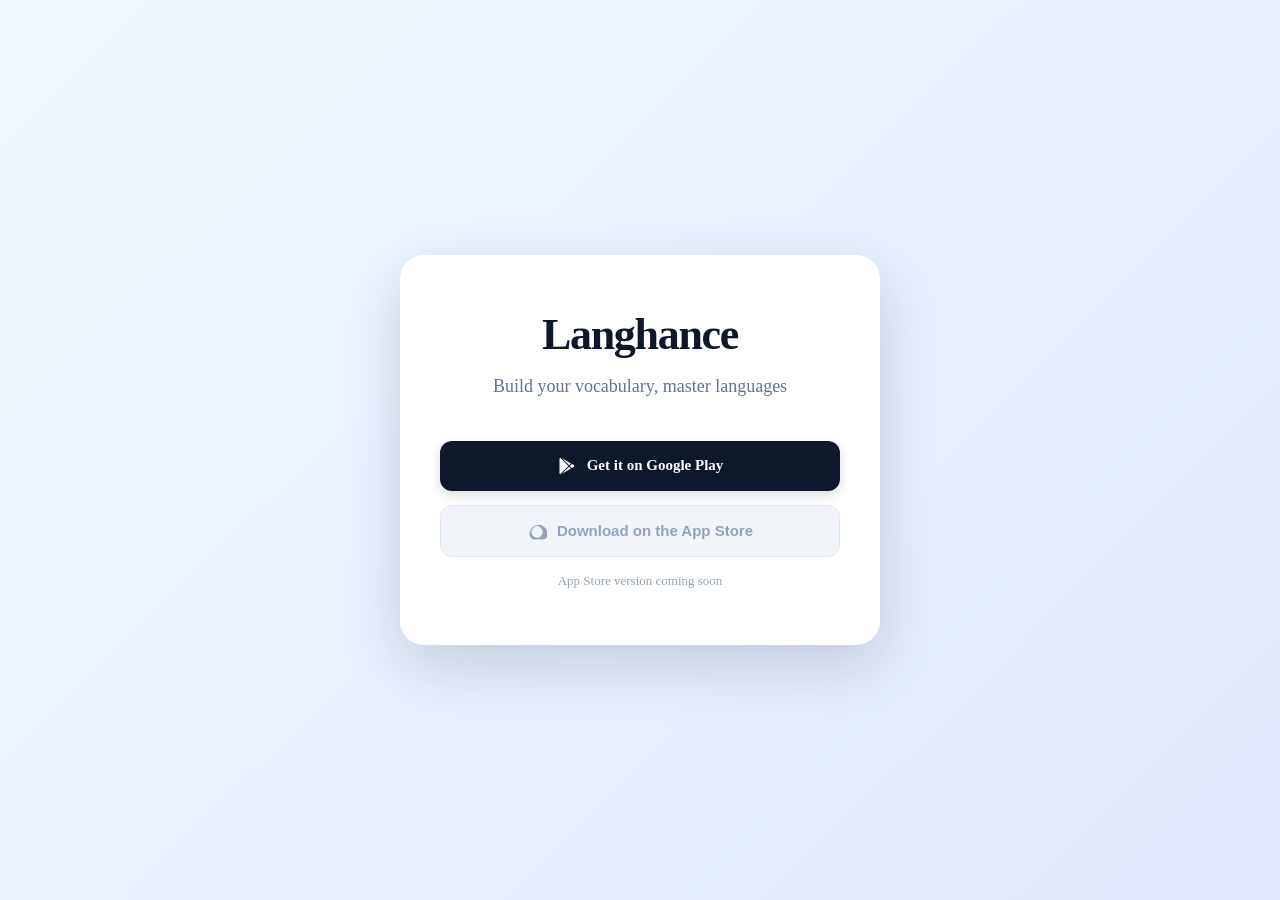
==== index.html @ fb3225ff "Deploy dist" ====
<!DOCTYPE html><!--i017TH3bWWYyK6LmSf_ao--><html lang="en"><head><meta charSet="utf-8"/><meta name="viewport" content="width=device-width, initial-scale=1"/><link rel="stylesheet" href="/_next/static/chunks/7018398865f9c31d.css" data-precedence="next"/><link rel="preload" as="script" fetchPriority="low" href="/_next/static/chunks/465f799faf41e6df.js"/><script src="/_next/static/chunks/806bdb8e4a6a9b95.js" async=""></script><script src="/_next/static/chunks/dde2c8e6322d1671.js" async=""></script><script src="/_next/static/chunks/398d03c95279f80a.js" async=""></script><script src="/_next/static/chunks/turbopack-367406d2568ebcc0.js" async=""></script><script src="/_next/static/chunks/ff1a16fafef87110.js" async=""></script><script src="/_next/static/chunks/d2be314c3ece3fbe.js" async=""></script><script src="/_next/static/chunks/a6dad97d9634a72d.js" noModule=""></script></head><body><div hidden=""><!--$--><!--/$--></div><div style="min-height:100vh;display:flex;align-items:center;justify-content:center;background:linear-gradient(135deg, #f0f9ff 0%, #e0e7ff 100%);padding:2rem 1rem;position:relative"><div style="text-align:center;max-width:480px;width:100%;background-color:#ffffff;border-radius:24px;padding:3.5rem 2.5rem;box-shadow:0 20px 60px rgba(0, 0, 0, 0.15);position:relative;z-index:1"><div style="margin-bottom:2.5rem"><h1 style="font-size:2.75rem;font-weight:700;color:#0f172a;margin:0 0 0.75rem 0;letter-spacing:-0.03em;line-height:1.1">Langhance</h1><p style="font-size:1.125rem;color:#64748b;margin:0;font-weight:400;line-height:1.6">Build your vocabulary, master languages</p></div><div style="display:flex;flex-direction:column;gap:0.875rem;align-items:stretch;margin-bottom:1rem"><a href="https://play.google.com/store/apps/details?id=com.langhance.app" target="_blank" rel="noopener noreferrer" style="display:flex;align-items:center;justify-content:center;gap:0.625rem;padding:0.9375rem 1.5rem;background-color:#0f172a;color:#ffffff;text-decoration:none;border-radius:12px;font-size:0.9375rem;font-weight:600;transition:all 0.2s ease;cursor:pointer;border:none;box-shadow:0 4px 12px rgba(15, 23, 42, 0.15)"><svg width="20" height="20" viewBox="0 0 24 24" fill="none" xmlns="http://www.w3.org/2000/svg" style="flex-shrink:0"><path d="M3 20.5V3.5C3 2.91 3.34 2.39 3.84 2.15L13.69 12L3.84 21.85C3.34 21.6 3 21.09 3 20.5ZM16.81 15.12L6.05 21.34L14.54 12.85L16.81 15.12ZM20.16 10.81C20.5 11.08 20.75 11.5 20.75 12C20.75 12.5 20.53 12.9 20.18 13.18L17.89 14.5L15.39 12L17.89 9.5L20.16 10.81ZM6.05 2.66L16.81 8.88L14.54 11.15L6.05 2.66Z" fill="currentColor"></path></svg><span>Get it on Google Play</span></a><button disabled="" style="display:flex;align-items:center;justify-content:center;gap:0.625rem;padding:0.9375rem 1.5rem;background-color:#f1f5f9;color:#94a3b8;text-decoration:none;border-radius:12px;font-size:0.9375rem;font-weight:600;cursor:not-allowed;border:1px solid #e2e8f0;box-shadow:none" aria-label="App Store - Coming soon"><svg width="20" height="20" viewBox="0 0 24 24" fill="none" xmlns="http://www.w3.org/2000/svg" style="flex-shrink:0"><path d="M17.05 20.28C12.5 22.79 7.5 22.79 4.95 20.28C4.4 19.84 4 19.3 3.7 18.7C2.55 16.17 2.8 12.72 4.95 9.67C5.15 9.37 5.4 9.07 5.65 8.77C7.2 6.86 9.35 5.5 11.7 4.8C11.85 4.76 12 4.73 12.15 4.7C12.3 4.67 12.45 4.65 12.6 4.63C13.05 4.57 13.5 4.55 13.95 4.55C14.4 4.55 14.85 4.57 15.3 4.63C15.45 4.65 15.6 4.67 15.75 4.7C15.9 4.73 16.05 4.76 16.2 4.8C18.55 5.5 20.7 6.86 22.25 8.77C22.5 9.07 22.75 9.37 22.95 9.67C25.1 12.72 25.35 16.17 24.2 18.7C23.9 19.3 23.5 19.84 22.95 20.28C20.4 22.79 15.4 22.79 10.85 20.28H17.05ZM12.03 5.8C10.1 6.35 8.4 7.4 7.1 8.85C5.15 11.1 4.95 13.7 5.9 15.85C6.85 18 8.85 19.5 11.2 19.95C11.35 19.98 11.5 20 11.65 20.02C11.8 20.04 11.95 20.05 12.1 20.05C12.25 20.05 12.4 20.04 12.55 20.02C12.7 20 12.85 19.98 13 19.95C15.35 19.5 17.35 18 18.3 15.85C19.25 13.7 19.05 11.1 17.1 8.85C15.8 7.4 14.1 6.35 12.17 5.8H12.03Z" fill="currentColor"></path></svg><span>Download on the App Store</span></button></div><p style="font-size:0.8125rem;color:#94a3b8;margin:0.75rem 0 0 0;font-weight:400">App Store version coming soon</p></div></div><!--$--><!--/$--><script src="/_next/static/chunks/465f799faf41e6df.js" id="_R_" async=""></script><script>(self.__next_f=self.__next_f||[]).push([0])</script><script>self.__next_f.push([1,"1:\"$Sreact.fragment\"\n2:I[39756,[\"/_next/static/chunks/ff1a16fafef87110.js\",\"/_next/static/chunks/d2be314c3ece3fbe.js\"],\"default\"]\n3:I[37457,[\"/_next/static/chunks/ff1a16fafef87110.js\",\"/_next/static/chunks/d2be314c3ece3fbe.js\"],\"default\"]\n8:I[68027,[\"/_next/static/chunks/ff1a16fafef87110.js\",\"/_next/static/chunks/d2be314c3ece3fbe.js\"],\"default\"]\n:HL[\"/_next/static/chunks/7018398865f9c31d.css\",\"style\"]\n"])</script><script>self.__next_f.push([1,"0:{\"P\":null,\"b\":\"i017TH3bWWYyK6LmSf-ao\",\"c\":[\"\",\"\"],\"q\":\"\",\"i\":false,\"f\":[[[\"\",{\"children\":[\"__PAGE__\",{}]},\"$undefined\",\"$undefined\",true],[[\"$\",\"$1\",\"c\",{\"children\":[[[\"$\",\"link\",\"0\",{\"rel\":\"stylesheet\",\"href\":\"/_next/static/chunks/7018398865f9c31d.css\",\"precedence\":\"next\",\"crossOrigin\":\"$undefined\",\"nonce\":\"$undefined\"}]],[\"$\",\"html\",null,{\"lang\":\"en\",\"children\":[\"$\",\"body\",null,{\"children\":[\"$\",\"$L2\",null,{\"parallelRouterKey\":\"children\",\"error\":\"$undefined\",\"errorStyles\":\"$undefined\",\"errorScripts\":\"$undefined\",\"template\":[\"$\",\"$L3\",null,{}],\"templateStyles\":\"$undefined\",\"templateScripts\":\"$undefined\",\"notFound\":[[[\"$\",\"title\",null,{\"children\":\"404: This page could not be found.\"}],[\"$\",\"div\",null,{\"style\":{\"fontFamily\":\"system-ui,\\\"Segoe UI\\\",Roboto,Helvetica,Arial,sans-serif,\\\"Apple Color Emoji\\\",\\\"Segoe UI Emoji\\\"\",\"height\":\"100vh\",\"textAlign\":\"center\",\"display\":\"flex\",\"flexDirection\":\"column\",\"alignItems\":\"center\",\"justifyContent\":\"center\"},\"children\":[\"$\",\"div\",null,{\"children\":[[\"$\",\"style\",null,{\"dangerouslySetInnerHTML\":{\"__html\":\"body{color:#000;background:#fff;margin:0}.next-error-h1{border-right:1px solid rgba(0,0,0,.3)}@media (prefers-color-scheme:dark){body{color:#fff;background:#000}.next-error-h1{border-right:1px solid rgba(255,255,255,.3)}}\"}}],[\"$\",\"h1\",null,{\"className\":\"next-error-h1\",\"style\":{\"display\":\"inline-block\",\"margin\":\"0 20px 0 0\",\"padding\":\"0 23px 0 0\",\"fontSize\":24,\"fontWeight\":500,\"verticalAlign\":\"top\",\"lineHeight\":\"49px\"},\"children\":404}],[\"$\",\"div\",null,{\"style\":{\"display\":\"inline-block\"},\"children\":[\"$\",\"h2\",null,{\"style\":{\"fontSize\":14,\"fontWeight\":400,\"lineHeight\":\"49px\",\"margin\":0},\"children\":\"This page could not be found.\"}]}]]}]}]],[]],\"forbidden\":\"$undefined\",\"unauthorized\":\"$undefined\"}]}]}]]}],{\"children\":[[\"$\",\"$1\",\"c\",{\"children\":[[\"$\",\"div\",null,{\"style\":{\"minHeight\":\"100vh\",\"display\":\"flex\",\"alignItems\":\"center\",\"justifyContent\":\"center\",\"background\":\"linear-gradient(135deg, #f0f9ff 0%, #e0e7ff 100%)\",\"padding\":\"2rem 1rem\",\"position\":\"relative\"},\"children\":[\"$\",\"div\",null,{\"style\":{\"textAlign\":\"center\",\"maxWidth\":\"480px\",\"width\":\"100%\",\"backgroundColor\":\"#ffffff\",\"borderRadius\":\"24px\",\"padding\":\"3.5rem 2.5rem\",\"boxShadow\":\"0 20px 60px rgba(0, 0, 0, 0.15)\",\"position\":\"relative\",\"zIndex\":1},\"children\":[[\"$\",\"div\",null,{\"style\":{\"marginBottom\":\"2.5rem\"},\"children\":[[\"$\",\"h1\",null,{\"style\":{\"fontSize\":\"2.75rem\",\"fontWeight\":\"700\",\"color\":\"#0f172a\",\"margin\":\"0 0 0.75rem 0\",\"letterSpacing\":\"-0.03em\",\"lineHeight\":\"1.1\"},\"children\":\"Langhance\"}],[\"$\",\"p\",null,{\"style\":{\"fontSize\":\"1.125rem\",\"color\":\"#64748b\",\"margin\":\"0\",\"fontWeight\":\"400\",\"lineHeight\":\"1.6\"},\"children\":\"Build your vocabulary, master languages\"}]]}],[\"$\",\"div\",null,{\"style\":{\"display\":\"flex\",\"flexDirection\":\"column\",\"gap\":\"0.875rem\",\"alignItems\":\"stretch\",\"marginBottom\":\"1rem\"},\"children\":[[\"$\",\"a\",null,{\"href\":\"https://play.google.com/store/apps/details?id=com.langhance.app\",\"target\":\"_blank\",\"rel\":\"noopener noreferrer\",\"style\":{\"display\":\"flex\",\"alignItems\":\"center\",\"justifyContent\":\"center\",\"gap\":\"0.625rem\",\"padding\":\"0.9375rem 1.5rem\",\"backgroundColor\":\"#0f172a\",\"color\":\"#ffffff\",\"textDecoration\":\"none\",\"borderRadius\":\"12px\",\"fontSize\":\"0.9375rem\",\"fontWeight\":\"600\",\"transition\":\"all 0.2s ease\",\"cursor\":\"pointer\",\"border\":\"none\",\"boxShadow\":\"0 4px 12px rgba(15, 23, 42, 0.15)\"},\"children\":[[\"$\",\"svg\",null,{\"width\":\"20\",\"height\":\"20\",\"viewBox\":\"0 0 24 24\",\"fill\":\"none\",\"xmlns\":\"http://www.w3.org/2000/svg\",\"style\":{\"flexShrink\":0},\"children\":[\"$\",\"path\",null,{\"d\":\"M3 20.5V3.5C3 2.91 3.34 2.39 3.84 2.15L13.69 12L3.84 21.85C3.34 21.6 3 21.09 3 20.5ZM16.81 15.12L6.05 21.34L14.54 12.85L16.81 15.12ZM20.16 10.81C20.5 11.08 20.75 11.5 20.75 12C20.75 12.5 20.53 12.9 20.18 13.18L17.89 14.5L15.39 12L17.89 9.5L20.16 10.81ZM6.05 2.66L16.81 8.88L14.54 11.15L6.05 2.66Z\",\"fill\":\"currentColor\"}]}],[\"$\",\"span\",null,{\"children\":\"Get it on Google Play\"}]]}],[\"$\",\"button\",null,{\"disabled\":true,\"style\":{\"display\":\"flex\",\"alignItems\":\"center\",\"justifyContent\":\"center\",\"gap\":\"0.625rem\",\"padding\":\"0.9375rem 1.5rem\",\"backgroundColor\":\"#f1f5f9\",\"color\":\"#94a3b8\",\"textDecoration\":\"none\",\"borderRadius\":\"12px\",\"fontSize\":\"0.9375rem\",\"fontWeight\":\"600\",\"cursor\":\"not-allowed\",\"border\":\"1px solid #e2e8f0\",\"boxShadow\":\"none\"},\"aria-label\":\"App Store - Coming soon\",\"children\":[[\"$\",\"svg\",null,{\"width\":\"20\",\"height\":\"20\",\"viewBox\":\"0 0 24 24\",\"fill\":\"none\",\"xmlns\":\"http://www.w3.org/2000/svg\",\"style\":\"$0:f:0:1:1:children:0:props:children:0:props:children:props:children:1:props:children:0:props:children:0:props:style\",\"children\":[\"$\",\"path\",null,{\"d\":\"M17.05 20.28C12.5 22.79 7.5 22.79 4.95 20.28C4.4 19.84 4 19.3 3.7 18.7C2.55 16.17 2.8 12.72 4.95 9.67C5.15 9.37 5.4 9.07 5.65 8.77C7.2 6.86 9.35 5.5 11.7 4.8C11.85 4.76 12 4.73 12.15 4.7C12.3 4.67 12.45 4.65 12.6 4.63C13.05 4.57 13.5 4.55 13.95 4.55C14.4 4.55 14.85 4.57 15.3 4.63C15.45 4.65 15.6 4.67 15.75 4.7C15.9 4.73 16.05 4.76 16.2 4.8C18.55 5.5 20.7 6.86 22.25 8.77C22.5 9.07 22.75 9.37 22.95 9.67C25.1 12.72 25.35 16.17 24.2 18.7C23.9 19.3 23.5 19.84 22.95 20.28C20.4 22.79 15.4 22.79 10.85 20.28H17.05ZM12.03 5.8C10.1 6.35 8.4 7.4 7.1 8.85C5.15 11.1 4.95 13.7 5.9 15.85C6.85 18 8.85 19.5 11.2 19.95C11.35 19.98 11.5 20 11.65 20.02C11.8 20.04 11.95 20.05 12.1 20.05C12.25 20.05 12.4 20.04 12.55 20.02C12.7 20 12.85 19.98 13 19.95C15.35 19.5 17.35 18 18.3 15.85C19.25 13.7 19.05 11.1 17.1 8.85C15.8 7.4 14.1 6.35 12.17 5.8H12.03Z\",\"fill\":\"currentColor\"}]}],\"$L4\"]}]]}],\"$L5\"]}]}],null,\"$L6\"]}],{},null,false,false]},null,false,false],\"$L7\",false]],\"m\":\"$undefined\",\"G\":[\"$8\",[]],\"S\":true}\n"])</script><script>self.__next_f.push([1,"9:I[97367,[\"/_next/static/chunks/ff1a16fafef87110.js\",\"/_next/static/chunks/d2be314c3ece3fbe.js\"],\"OutletBoundary\"]\na:\"$Sreact.suspense\"\nc:I[97367,[\"/_next/static/chunks/ff1a16fafef87110.js\",\"/_next/static/chunks/d2be314c3ece3fbe.js\"],\"ViewportBoundary\"]\ne:I[97367,[\"/_next/static/chunks/ff1a16fafef87110.js\",\"/_next/static/chunks/d2be314c3ece3fbe.js\"],\"MetadataBoundary\"]\n4:[\"$\",\"span\",null,{\"children\":\"Download on the App Store\"}]\n5:[\"$\",\"p\",null,{\"style\":{\"fontSize\":\"0.8125rem\",\"color\":\"#94a3b8\",\"margin\":\"0.75rem 0 0 0\",\"fontWeight\":\"400\"},\"children\":\"App Store version coming soon\"}]\n6:[\"$\",\"$L9\",null,{\"children\":[\"$\",\"$a\",null,{\"name\":\"Next.MetadataOutlet\",\"children\":\"$@b\"}]}]\n7:[\"$\",\"$1\",\"h\",{\"children\":[null,[\"$\",\"$Lc\",null,{\"children\":\"$Ld\"}],[\"$\",\"div\",null,{\"hidden\":true,\"children\":[\"$\",\"$Le\",null,{\"children\":[\"$\",\"$a\",null,{\"name\":\"Next.Metadata\",\"children\":\"$Lf\"}]}]}],null]}]\n"])</script><script>self.__next_f.push([1,"d:[[\"$\",\"meta\",\"0\",{\"charSet\":\"utf-8\"}],[\"$\",\"meta\",\"1\",{\"name\":\"viewport\",\"content\":\"width=device-width, initial-scale=1\"}]]\n"])</script><script>self.__next_f.push([1,"b:null\nf:[]\n"])</script></body></html>
---- _next/static/chunks/7018398865f9c31d.css ----
*{box-sizing:border-box;margin:0;padding:0}html,body{width:100%;height:100%;margin:0;padding:0}a[href*="play.google.com"]:hover{transform:translateY(-2px);background-color:#1e293b!important;box-shadow:0 6px 20px #0f172a40!important}a[href*="play.google.com"]:active{transform:translateY(0);box-shadow:0 2px 8px #0f172a33!important}
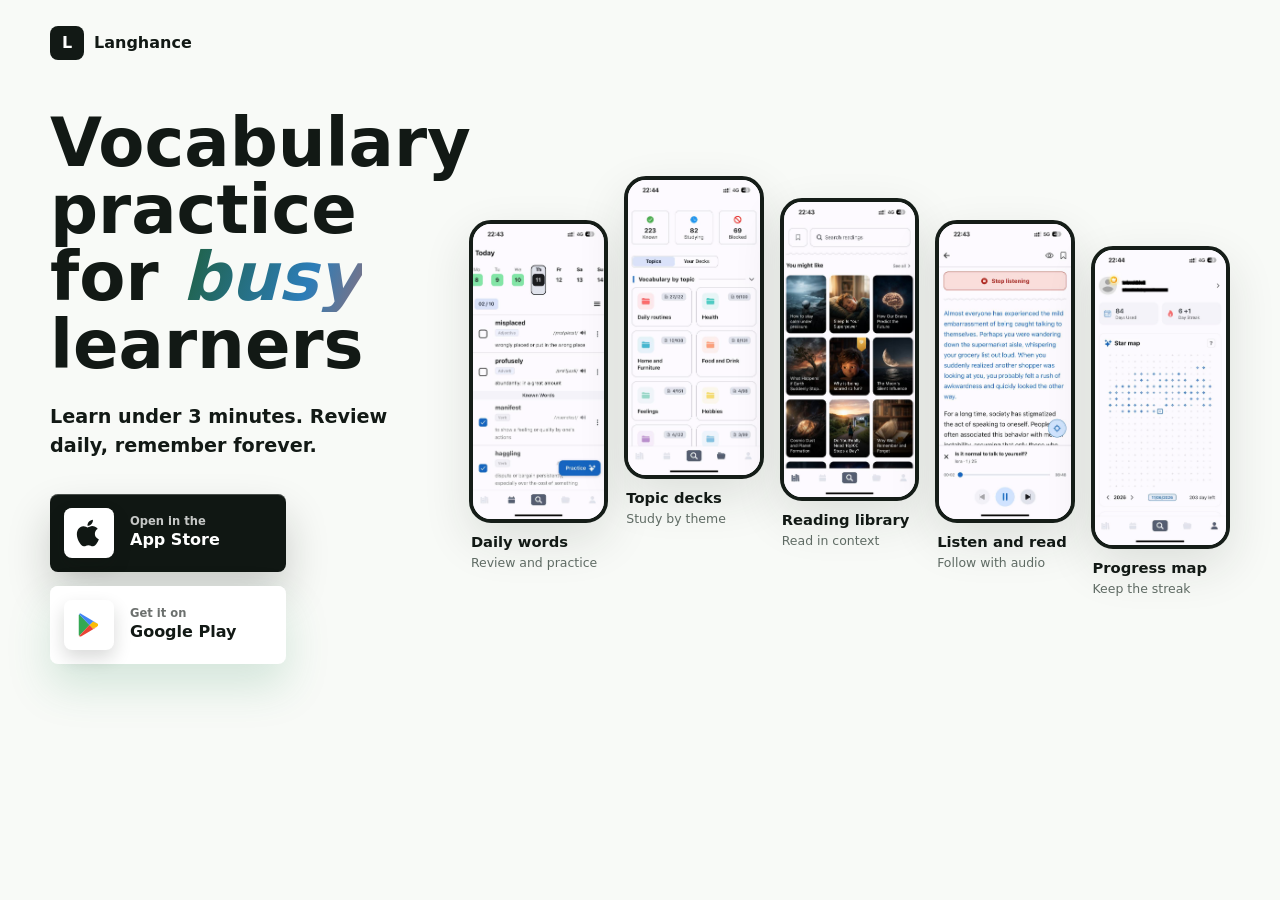
==== commit ed518c24: "Deploy dist" ====
--- a/index.html
+++ b/index.html
@@ -1 +1 @@
-<!DOCTYPE html><!--i017TH3bWWYyK6LmSf_ao--><html lang="en"><head><meta charSet="utf-8"/><meta name="viewport" content="width=device-width, initial-scale=1"/><link rel="stylesheet" href="/_next/static/chunks/7018398865f9c31d.css" data-precedence="next"/><link rel="preload" as="script" fetchPriority="low" href="/_next/static/chunks/465f799faf41e6df.js"/><script src="/_next/static/chunks/806bdb8e4a6a9b95.js" async=""></script><script src="/_next/static/chunks/dde2c8e6322d1671.js" async=""></script><script src="/_next/static/chunks/398d03c95279f80a.js" async=""></script><script src="/_next/static/chunks/turbopack-367406d2568ebcc0.js" async=""></script><script src="/_next/static/chunks/ff1a16fafef87110.js" async=""></script><script src="/_next/static/chunks/d2be314c3ece3fbe.js" async=""></script><script src="/_next/static/chunks/a6dad97d9634a72d.js" noModule=""></script></head><body><div hidden=""><!--$--><!--/$--></div><div style="min-height:100vh;display:flex;align-items:center;justify-content:center;background:linear-gradient(135deg, #f0f9ff 0%, #e0e7ff 100%);padding:2rem 1rem;position:relative"><div style="text-align:center;max-width:480px;width:100%;background-color:#ffffff;border-radius:24px;padding:3.5rem 2.5rem;box-shadow:0 20px 60px rgba(0, 0, 0, 0.15);position:relative;z-index:1"><div style="margin-bottom:2.5rem"><h1 style="font-size:2.75rem;font-weight:700;color:#0f172a;margin:0 0 0.75rem 0;letter-spacing:-0.03em;line-height:1.1">Langhance</h1><p style="font-size:1.125rem;color:#64748b;margin:0;font-weight:400;line-height:1.6">Build your vocabulary, master languages</p></div><div style="display:flex;flex-direction:column;gap:0.875rem;align-items:stretch;margin-bottom:1rem"><a href="https://play.google.com/store/apps/details?id=com.langhance.app" target="_blank" rel="noopener noreferrer" style="display:flex;align-items:center;justify-content:center;gap:0.625rem;padding:0.9375rem 1.5rem;background-color:#0f172a;color:#ffffff;text-decoration:none;border-radius:12px;font-size:0.9375rem;font-weight:600;transition:all 0.2s ease;cursor:pointer;border:none;box-shadow:0 4px 12px rgba(15, 23, 42, 0.15)"><svg width="20" height="20" viewBox="0 0 24 24" fill="none" xmlns="http://www.w3.org/2000/svg" style="flex-shrink:0"><path d="M3 20.5V3.5C3 2.91 3.34 2.39 3.84 2.15L13.69 12L3.84 21.85C3.34 21.6 3 21.09 3 20.5ZM16.81 15.12L6.05 21.34L14.54 12.85L16.81 15.12ZM20.16 10.81C20.5 11.08 20.75 11.5 20.75 12C20.75 12.5 20.53 12.9 20.18 13.18L17.89 14.5L15.39 12L17.89 9.5L20.16 10.81ZM6.05 2.66L16.81 8.88L14.54 11.15L6.05 2.66Z" fill="currentColor"></path></svg><span>Get it on Google Play</span></a><button disabled="" style="display:flex;align-items:center;justify-content:center;gap:0.625rem;padding:0.9375rem 1.5rem;background-color:#f1f5f9;color:#94a3b8;text-decoration:none;border-radius:12px;font-size:0.9375rem;font-weight:600;cursor:not-allowed;border:1px solid #e2e8f0;box-shadow:none" aria-label="App Store - Coming soon"><svg width="20" height="20" viewBox="0 0 24 24" fill="none" xmlns="http://www.w3.org/2000/svg" style="flex-shrink:0"><path d="M17.05 20.28C12.5 22.79 7.5 22.79 4.95 20.28C4.4 19.84 4 19.3 3.7 18.7C2.55 16.17 2.8 12.72 4.95 9.67C5.15 9.37 5.4 9.07 5.65 8.77C7.2 6.86 9.35 5.5 11.7 4.8C11.85 4.76 12 4.73 12.15 4.7C12.3 4.67 12.45 4.65 12.6 4.63C13.05 4.57 13.5 4.55 13.95 4.55C14.4 4.55 14.85 4.57 15.3 4.63C15.45 4.65 15.6 4.67 15.75 4.7C15.9 4.73 16.05 4.76 16.2 4.8C18.55 5.5 20.7 6.86 22.25 8.77C22.5 9.07 22.75 9.37 22.95 9.67C25.1 12.72 25.35 16.17 24.2 18.7C23.9 19.3 23.5 19.84 22.95 20.28C20.4 22.79 15.4 22.79 10.85 20.28H17.05ZM12.03 5.8C10.1 6.35 8.4 7.4 7.1 8.85C5.15 11.1 4.95 13.7 5.9 15.85C6.85 18 8.85 19.5 11.2 19.95C11.35 19.98 11.5 20 11.65 20.02C11.8 20.04 11.95 20.05 12.1 20.05C12.25 20.05 12.4 20.04 12.55 20.02C12.7 20 12.85 19.98 13 19.95C15.35 19.5 17.35 18 18.3 15.85C19.25 13.7 19.05 11.1 17.1 8.85C15.8 7.4 14.1 6.35 12.17 5.8H12.03Z" fill="currentColor"></path></svg><span>Download on the App Store</span></button></div><p style="font-size:0.8125rem;color:#94a3b8;margin:0.75rem 0 0 0;font-weight:400">App Store version coming soon</p></div></div><!--$--><!--/$--><script src="/_next/static/chunks/465f799faf41e6df.js" id="_R_" async=""></script><script>(self.__next_f=self.__next_f||[]).push([0])</script><script>self.__next_f.push([1,"1:\"$Sreact.fragment\"\n2:I[39756,[\"/_next/static/chunks/ff1a16fafef87110.js\",\"/_next/static/chunks/d2be314c3ece3fbe.js\"],\"default\"]\n3:I[37457,[\"/_next/static/chunks/ff1a16fafef87110.js\",\"/_next/static/chunks/d2be314c3ece3fbe.js\"],\"default\"]\n8:I[68027,[\"/_next/static/chunks/ff1a16fafef87110.js\",\"/_next/static/chunks/d2be314c3ece3fbe.js\"],\"default\"]\n:HL[\"/_next/static/chunks/7018398865f9c31d.css\",\"style\"]\n"])</script><script>self.__next_f.push([1,"0:{\"P\":null,\"b\":\"i017TH3bWWYyK6LmSf-ao\",\"c\":[\"\",\"\"],\"q\":\"\",\"i\":false,\"f\":[[[\"\",{\"children\":[\"__PAGE__\",{}]},\"$undefined\",\"$undefined\",true],[[\"$\",\"$1\",\"c\",{\"children\":[[[\"$\",\"link\",\"0\",{\"rel\":\"stylesheet\",\"href\":\"/_next/static/chunks/7018398865f9c31d.css\",\"precedence\":\"next\",\"crossOrigin\":\"$undefined\",\"nonce\":\"$undefined\"}]],[\"$\",\"html\",null,{\"lang\":\"en\",\"children\":[\"$\",\"body\",null,{\"children\":[\"$\",\"$L2\",null,{\"parallelRouterKey\":\"children\",\"error\":\"$undefined\",\"errorStyles\":\"$undefined\",\"errorScripts\":\"$undefined\",\"template\":[\"$\",\"$L3\",null,{}],\"templateStyles\":\"$undefined\",\"templateScripts\":\"$undefined\",\"notFound\":[[[\"$\",\"title\",null,{\"children\":\"404: This page could not be found.\"}],[\"$\",\"div\",null,{\"style\":{\"fontFamily\":\"system-ui,\\\"Segoe UI\\\",Roboto,Helvetica,Arial,sans-serif,\\\"Apple Color Emoji\\\",\\\"Segoe UI Emoji\\\"\",\"height\":\"100vh\",\"textAlign\":\"center\",\"display\":\"flex\",\"flexDirection\":\"column\",\"alignItems\":\"center\",\"justifyContent\":\"center\"},\"children\":[\"$\",\"div\",null,{\"children\":[[\"$\",\"style\",null,{\"dangerouslySetInnerHTML\":{\"__html\":\"body{color:#000;background:#fff;margin:0}.next-error-h1{border-right:1px solid rgba(0,0,0,.3)}@media (prefers-color-scheme:dark){body{color:#fff;background:#000}.next-error-h1{border-right:1px solid rgba(255,255,255,.3)}}\"}}],[\"$\",\"h1\",null,{\"className\":\"next-error-h1\",\"style\":{\"display\":\"inline-block\",\"margin\":\"0 20px 0 0\",\"padding\":\"0 23px 0 0\",\"fontSize\":24,\"fontWeight\":500,\"verticalAlign\":\"top\",\"lineHeight\":\"49px\"},\"children\":404}],[\"$\",\"div\",null,{\"style\":{\"display\":\"inline-block\"},\"children\":[\"$\",\"h2\",null,{\"style\":{\"fontSize\":14,\"fontWeight\":400,\"lineHeight\":\"49px\",\"margin\":0},\"children\":\"This page could not be found.\"}]}]]}]}]],[]],\"forbidden\":\"$undefined\",\"unauthorized\":\"$undefined\"}]}]}]]}],{\"children\":[[\"$\",\"$1\",\"c\",{\"children\":[[\"$\",\"div\",null,{\"style\":{\"minHeight\":\"100vh\",\"display\":\"flex\",\"alignItems\":\"center\",\"justifyContent\":\"center\",\"background\":\"linear-gradient(135deg, #f0f9ff 0%, #e0e7ff 100%)\",\"padding\":\"2rem 1rem\",\"position\":\"relative\"},\"children\":[\"$\",\"div\",null,{\"style\":{\"textAlign\":\"center\",\"maxWidth\":\"480px\",\"width\":\"100%\",\"backgroundColor\":\"#ffffff\",\"borderRadius\":\"24px\",\"padding\":\"3.5rem 2.5rem\",\"boxShadow\":\"0 20px 60px rgba(0, 0, 0, 0.15)\",\"position\":\"relative\",\"zIndex\":1},\"children\":[[\"$\",\"div\",null,{\"style\":{\"marginBottom\":\"2.5rem\"},\"children\":[[\"$\",\"h1\",null,{\"style\":{\"fontSize\":\"2.75rem\",\"fontWeight\":\"700\",\"color\":\"#0f172a\",\"margin\":\"0 0 0.75rem 0\",\"letterSpacing\":\"-0.03em\",\"lineHeight\":\"1.1\"},\"children\":\"Langhance\"}],[\"$\",\"p\",null,{\"style\":{\"fontSize\":\"1.125rem\",\"color\":\"#64748b\",\"margin\":\"0\",\"fontWeight\":\"400\",\"lineHeight\":\"1.6\"},\"children\":\"Build your vocabulary, master languages\"}]]}],[\"$\",\"div\",null,{\"style\":{\"display\":\"flex\",\"flexDirection\":\"column\",\"gap\":\"0.875rem\",\"alignItems\":\"stretch\",\"marginBottom\":\"1rem\"},\"children\":[[\"$\",\"a\",null,{\"href\":\"https://play.google.com/store/apps/details?id=com.langhance.app\",\"target\":\"_blank\",\"rel\":\"noopener noreferrer\",\"style\":{\"display\":\"flex\",\"alignItems\":\"center\",\"justifyContent\":\"center\",\"gap\":\"0.625rem\",\"padding\":\"0.9375rem 1.5rem\",\"backgroundColor\":\"#0f172a\",\"color\":\"#ffffff\",\"textDecoration\":\"none\",\"borderRadius\":\"12px\",\"fontSize\":\"0.9375rem\",\"fontWeight\":\"600\",\"transition\":\"all 0.2s ease\",\"cursor\":\"pointer\",\"border\":\"none\",\"boxShadow\":\"0 4px 12px rgba(15, 23, 42, 0.15)\"},\"children\":[[\"$\",\"svg\",null,{\"width\":\"20\",\"height\":\"20\",\"viewBox\":\"0 0 24 24\",\"fill\":\"none\",\"xmlns\":\"http://www.w3.org/2000/svg\",\"style\":{\"flexShrink\":0},\"children\":[\"$\",\"path\",null,{\"d\":\"M3 20.5V3.5C3 2.91 3.34 2.39 3.84 2.15L13.69 12L3.84 21.85C3.34 21.6 3 21.09 3 20.5ZM16.81 15.12L6.05 21.34L14.54 12.85L16.81 15.12ZM20.16 10.81C20.5 11.08 20.75 11.5 20.75 12C20.75 12.5 20.53 12.9 20.18 13.18L17.89 14.5L15.39 12L17.89 9.5L20.16 10.81ZM6.05 2.66L16.81 8.88L14.54 11.15L6.05 2.66Z\",\"fill\":\"currentColor\"}]}],[\"$\",\"span\",null,{\"children\":\"Get it on Google Play\"}]]}],[\"$\",\"button\",null,{\"disabled\":true,\"style\":{\"display\":\"flex\",\"alignItems\":\"center\",\"justifyContent\":\"center\",\"gap\":\"0.625rem\",\"padding\":\"0.9375rem 1.5rem\",\"backgroundColor\":\"#f1f5f9\",\"color\":\"#94a3b8\",\"textDecoration\":\"none\",\"borderRadius\":\"12px\",\"fontSize\":\"0.9375rem\",\"fontWeight\":\"600\",\"cursor\":\"not-allowed\",\"border\":\"1px solid #e2e8f0\",\"boxShadow\":\"none\"},\"aria-label\":\"App Store - Coming soon\",\"children\":[[\"$\",\"svg\",null,{\"width\":\"20\",\"height\":\"20\",\"viewBox\":\"0 0 24 24\",\"fill\":\"none\",\"xmlns\":\"http://www.w3.org/2000/svg\",\"style\":\"$0:f:0:1:1:children:0:props:children:0:props:children:props:children:1:props:children:0:props:children:0:props:style\",\"children\":[\"$\",\"path\",null,{\"d\":\"M17.05 20.28C12.5 22.79 7.5 22.79 4.95 20.28C4.4 19.84 4 19.3 3.7 18.7C2.55 16.17 2.8 12.72 4.95 9.67C5.15 9.37 5.4 9.07 5.65 8.77C7.2 6.86 9.35 5.5 11.7 4.8C11.85 4.76 12 4.73 12.15 4.7C12.3 4.67 12.45 4.65 12.6 4.63C13.05 4.57 13.5 4.55 13.95 4.55C14.4 4.55 14.85 4.57 15.3 4.63C15.45 4.65 15.6 4.67 15.75 4.7C15.9 4.73 16.05 4.76 16.2 4.8C18.55 5.5 20.7 6.86 22.25 8.77C22.5 9.07 22.75 9.37 22.95 9.67C25.1 12.72 25.35 16.17 24.2 18.7C23.9 19.3 23.5 19.84 22.95 20.28C20.4 22.79 15.4 22.79 10.85 20.28H17.05ZM12.03 5.8C10.1 6.35 8.4 7.4 7.1 8.85C5.15 11.1 4.95 13.7 5.9 15.85C6.85 18 8.85 19.5 11.2 19.95C11.35 19.98 11.5 20 11.65 20.02C11.8 20.04 11.95 20.05 12.1 20.05C12.25 20.05 12.4 20.04 12.55 20.02C12.7 20 12.85 19.98 13 19.95C15.35 19.5 17.35 18 18.3 15.85C19.25 13.7 19.05 11.1 17.1 8.85C15.8 7.4 14.1 6.35 12.17 5.8H12.03Z\",\"fill\":\"currentColor\"}]}],\"$L4\"]}]]}],\"$L5\"]}]}],null,\"$L6\"]}],{},null,false,false]},null,false,false],\"$L7\",false]],\"m\":\"$undefined\",\"G\":[\"$8\",[]],\"S\":true}\n"])</script><script>self.__next_f.push([1,"9:I[97367,[\"/_next/static/chunks/ff1a16fafef87110.js\",\"/_next/static/chunks/d2be314c3ece3fbe.js\"],\"OutletBoundary\"]\na:\"$Sreact.suspense\"\nc:I[97367,[\"/_next/static/chunks/ff1a16fafef87110.js\",\"/_next/static/chunks/d2be314c3ece3fbe.js\"],\"ViewportBoundary\"]\ne:I[97367,[\"/_next/static/chunks/ff1a16fafef87110.js\",\"/_next/static/chunks/d2be314c3ece3fbe.js\"],\"MetadataBoundary\"]\n4:[\"$\",\"span\",null,{\"children\":\"Download on the App Store\"}]\n5:[\"$\",\"p\",null,{\"style\":{\"fontSize\":\"0.8125rem\",\"color\":\"#94a3b8\",\"margin\":\"0.75rem 0 0 0\",\"fontWeight\":\"400\"},\"children\":\"App Store version coming soon\"}]\n6:[\"$\",\"$L9\",null,{\"children\":[\"$\",\"$a\",null,{\"name\":\"Next.MetadataOutlet\",\"children\":\"$@b\"}]}]\n7:[\"$\",\"$1\",\"h\",{\"children\":[null,[\"$\",\"$Lc\",null,{\"children\":\"$Ld\"}],[\"$\",\"div\",null,{\"hidden\":true,\"children\":[\"$\",\"$Le\",null,{\"children\":[\"$\",\"$a\",null,{\"name\":\"Next.Metadata\",\"children\":\"$Lf\"}]}]}],null]}]\n"])</script><script>self.__next_f.push([1,"d:[[\"$\",\"meta\",\"0\",{\"charSet\":\"utf-8\"}],[\"$\",\"meta\",\"1\",{\"name\":\"viewport\",\"content\":\"width=device-width, initial-scale=1\"}]]\n"])</script><script>self.__next_f.push([1,"b:null\nf:[]\n"])</script></body></html>+<!DOCTYPE html><!--4skzWH2i_3pbpgp599crZ--><html lang="en"><head><meta charSet="utf-8"/><meta name="viewport" content="width=device-width, initial-scale=1"/><link rel="preload" href="/demo/demo_study_date.jpg" as="image"/><link rel="preload" href="/demo/demo_topic_list.jpg" as="image"/><link rel="stylesheet" href="/_next/static/chunks/a97f269716dff2e6.css" data-precedence="next"/><link rel="preload" as="script" fetchPriority="low" href="/_next/static/chunks/465f799faf41e6df.js"/><script src="/_next/static/chunks/806bdb8e4a6a9b95.js" async=""></script><script src="/_next/static/chunks/dde2c8e6322d1671.js" async=""></script><script src="/_next/static/chunks/398d03c95279f80a.js" async=""></script><script src="/_next/static/chunks/turbopack-367406d2568ebcc0.js" async=""></script><script src="/_next/static/chunks/ff1a16fafef87110.js" async=""></script><script src="/_next/static/chunks/d2be314c3ece3fbe.js" async=""></script><script src="/_next/static/chunks/a6dad97d9634a72d.js" noModule=""></script></head><body><div hidden=""><!--$--><!--/$--></div><main class="site-shell"><nav class="topbar" aria-label="Primary navigation"><a class="brand" href="/" aria-label="Langhance home"><span class="brand-mark" aria-hidden="true">L</span><span>Langhance</span></a></nav><section class="hero" aria-labelledby="hero-title"><div class="hero-copy"><h1 id="hero-title">Vocabulary practice for <span>busy</span> learners</h1><p class="hero-text">Learn under 3 minutes. Review daily, remember forever.</p><div class="store-row" aria-label="Store links"><a class="store-button store-button-apple" href="https://apps.apple.com/us/app/langhance-vocabulary/id6761959832" target="_blank" rel="noopener noreferrer"><span class="store-icon-badge" aria-hidden="true"><svg aria-hidden="true" class="store-icon" viewBox="0 0 24 24" focusable="false"><path d="M16.7 12.7c0-2.7 2.2-4 2.3-4.1-1.3-1.9-3.2-2.1-3.9-2.1-1.7-.2-3.2 1-4.1 1-.8 0-2.1-1-3.5-.9-1.8 0-3.4 1-4.3 2.6-1.9 3.3-.5 8.1 1.4 10.7.9 1.3 2 2.8 3.4 2.7 1.4-.1 1.9-.9 3.5-.9 1.7 0 2.1.9 3.6.9 1.5 0 2.4-1.3 3.3-2.7 1-1.5 1.4-2.9 1.5-3-0.1 0-3.2-1.2-3.2-4.2Zm-2.7-8c.8-.9 1.3-2.2 1.1-3.4-1.1.1-2.4.7-3.2 1.6-.7.8-1.3 2.1-1.1 3.3 1.2.1 2.4-.6 3.2-1.5Z" fill="currentColor"></path></svg></span><span><small>Open in the</small>App Store</span></a><a class="store-button store-button-play" href="https://play.google.com/store/apps/details?id=com.langhance.app" target="_blank" rel="noopener noreferrer"><span class="store-icon-badge" aria-hidden="true"><svg aria-hidden="true" class="store-icon" viewBox="0 0 24 24" focusable="false"><path d="M4.1 3.3c-.2.2-.3.6-.3 1v15.4c0 .4.1.8.3 1L12.4 12 4.1 3.3Z" fill="#34a853"></path><path d="m15.2 9.1-2.8 2.9 2.8 2.9 3.5-2c.8-.5.8-1.7 0-2.2l-3.5-1.6Z" fill="#fbbc04"></path><path d="m15.2 9.1 3.5 1.6L5.9 3.1c-.6-.3-1.2-.3-1.8.2l8.3 8.7 2.8-2.9Z" fill="#4285f4"></path><path d="m4.1 20.7c.6.5 1.2.5 1.8.2l12.8-7.6-3.5 1.6-2.8-2.9-8.3 8.7Z" fill="#ea4335"></path></svg></span><span><small>Get it on</small>Google Play</span></a></div></div><div class="screen-stage" aria-label="Langhance app screens"><figure class="screen-card" style="animation-delay:0ms"><div class="phone-frame"><img alt="Daily words screen in Langhance" decoding="async" loading="eager" src="/demo/demo_study_date.jpg"/></div><figcaption><strong>Daily words</strong><span>Review and practice</span></figcaption></figure><figure class="screen-card" style="animation-delay:160ms"><div class="phone-frame"><img alt="Topic decks screen in Langhance" decoding="async" loading="eager" src="/demo/demo_topic_list.jpg"/></div><figcaption><strong>Topic decks</strong><span>Study by theme</span></figcaption></figure><figure class="screen-card" style="animation-delay:320ms"><div class="phone-frame"><img alt="Reading library screen in Langhance" decoding="async" loading="lazy" src="/demo/demo_reading_list.jpg"/></div><figcaption><strong>Reading library</strong><span>Read in context</span></figcaption></figure><figure class="screen-card" style="animation-delay:480ms"><div class="phone-frame"><img alt="Listen and read screen in Langhance" decoding="async" loading="lazy" src="/demo/demo_reading_detail.jpg"/></div><figcaption><strong>Listen and read</strong><span>Follow with audio</span></figcaption></figure><figure class="screen-card" style="animation-delay:640ms"><div class="phone-frame"><img alt="Progress map screen in Langhance" decoding="async" loading="lazy" src="/demo/demo_profile.jpg"/></div><figcaption><strong>Progress map</strong><span>Keep the streak</span></figcaption></figure></div></section></main><!--$--><!--/$--><script src="/_next/static/chunks/465f799faf41e6df.js" id="_R_" async=""></script><script>(self.__next_f=self.__next_f||[]).push([0])</script><script>self.__next_f.push([1,"1:\"$Sreact.fragment\"\n2:I[39756,[\"/_next/static/chunks/ff1a16fafef87110.js\",\"/_next/static/chunks/d2be314c3ece3fbe.js\"],\"default\"]\n3:I[37457,[\"/_next/static/chunks/ff1a16fafef87110.js\",\"/_next/static/chunks/d2be314c3ece3fbe.js\"],\"default\"]\n7:I[68027,[\"/_next/static/chunks/ff1a16fafef87110.js\",\"/_next/static/chunks/d2be314c3ece3fbe.js\"],\"default\"]\n:HL[\"/_next/static/chunks/a97f269716dff2e6.css\",\"style\"]\n"])</script><script>self.__next_f.push([1,"0:{\"P\":null,\"b\":\"4skzWH2i-3pbpgp599crZ\",\"c\":[\"\",\"\"],\"q\":\"\",\"i\":false,\"f\":[[[\"\",{\"children\":[\"__PAGE__\",{}]},\"$undefined\",\"$undefined\",true],[[\"$\",\"$1\",\"c\",{\"children\":[[[\"$\",\"link\",\"0\",{\"rel\":\"stylesheet\",\"href\":\"/_next/static/chunks/a97f269716dff2e6.css\",\"precedence\":\"next\",\"crossOrigin\":\"$undefined\",\"nonce\":\"$undefined\"}]],[\"$\",\"html\",null,{\"lang\":\"en\",\"children\":[\"$\",\"body\",null,{\"children\":[\"$\",\"$L2\",null,{\"parallelRouterKey\":\"children\",\"error\":\"$undefined\",\"errorStyles\":\"$undefined\",\"errorScripts\":\"$undefined\",\"template\":[\"$\",\"$L3\",null,{}],\"templateStyles\":\"$undefined\",\"templateScripts\":\"$undefined\",\"notFound\":[[[\"$\",\"title\",null,{\"children\":\"404: This page could not be found.\"}],[\"$\",\"div\",null,{\"style\":{\"fontFamily\":\"system-ui,\\\"Segoe UI\\\",Roboto,Helvetica,Arial,sans-serif,\\\"Apple Color Emoji\\\",\\\"Segoe UI Emoji\\\"\",\"height\":\"100vh\",\"textAlign\":\"center\",\"display\":\"flex\",\"flexDirection\":\"column\",\"alignItems\":\"center\",\"justifyContent\":\"center\"},\"children\":[\"$\",\"div\",null,{\"children\":[[\"$\",\"style\",null,{\"dangerouslySetInnerHTML\":{\"__html\":\"body{color:#000;background:#fff;margin:0}.next-error-h1{border-right:1px solid rgba(0,0,0,.3)}@media (prefers-color-scheme:dark){body{color:#fff;background:#000}.next-error-h1{border-right:1px solid rgba(255,255,255,.3)}}\"}}],[\"$\",\"h1\",null,{\"className\":\"next-error-h1\",\"style\":{\"display\":\"inline-block\",\"margin\":\"0 20px 0 0\",\"padding\":\"0 23px 0 0\",\"fontSize\":24,\"fontWeight\":500,\"verticalAlign\":\"top\",\"lineHeight\":\"49px\"},\"children\":404}],[\"$\",\"div\",null,{\"style\":{\"display\":\"inline-block\"},\"children\":[\"$\",\"h2\",null,{\"style\":{\"fontSize\":14,\"fontWeight\":400,\"lineHeight\":\"49px\",\"margin\":0},\"children\":\"This page could not be found.\"}]}]]}]}]],[]],\"forbidden\":\"$undefined\",\"unauthorized\":\"$undefined\"}]}]}]]}],{\"children\":[[\"$\",\"$1\",\"c\",{\"children\":[[\"$\",\"main\",null,{\"className\":\"site-shell\",\"children\":[[\"$\",\"nav\",null,{\"className\":\"topbar\",\"aria-label\":\"Primary navigation\",\"children\":[\"$\",\"a\",null,{\"className\":\"brand\",\"href\":\"/\",\"aria-label\":\"Langhance home\",\"children\":[[\"$\",\"span\",null,{\"className\":\"brand-mark\",\"aria-hidden\":\"true\",\"children\":\"L\"}],[\"$\",\"span\",null,{\"children\":\"Langhance\"}]]}]}],[\"$\",\"section\",null,{\"className\":\"hero\",\"aria-labelledby\":\"hero-title\",\"children\":[[\"$\",\"div\",null,{\"className\":\"hero-copy\",\"children\":[[\"$\",\"h1\",null,{\"id\":\"hero-title\",\"children\":[\"Vocabulary practice for \",[\"$\",\"span\",null,{\"children\":\"busy\"}],\" learners\"]}],[\"$\",\"p\",null,{\"className\":\"hero-text\",\"children\":\"Learn under 3 minutes. Review daily, remember forever.\"}],[\"$\",\"div\",null,{\"className\":\"store-row\",\"aria-label\":\"Store links\",\"children\":[[\"$\",\"a\",\"https://apps.apple.com/us/app/langhance-vocabulary/id6761959832\",{\"className\":\"store-button store-button-apple\",\"href\":\"https://apps.apple.com/us/app/langhance-vocabulary/id6761959832\",\"target\":\"_blank\",\"rel\":\"noopener noreferrer\",\"children\":[[\"$\",\"span\",null,{\"className\":\"store-icon-badge\",\"aria-hidden\":\"true\",\"children\":[\"$\",\"svg\",null,{\"aria-hidden\":\"true\",\"className\":\"store-icon\",\"viewBox\":\"0 0 24 24\",\"focusable\":\"false\",\"children\":[\"$\",\"path\",null,{\"d\":\"M16.7 12.7c0-2.7 2.2-4 2.3-4.1-1.3-1.9-3.2-2.1-3.9-2.1-1.7-.2-3.2 1-4.1 1-.8 0-2.1-1-3.5-.9-1.8 0-3.4 1-4.3 2.6-1.9 3.3-.5 8.1 1.4 10.7.9 1.3 2 2.8 3.4 2.7 1.4-.1 1.9-.9 3.5-.9 1.7 0 2.1.9 3.6.9 1.5 0 2.4-1.3 3.3-2.7 1-1.5 1.4-2.9 1.5-3-0.1 0-3.2-1.2-3.2-4.2Zm-2.7-8c.8-.9 1.3-2.2 1.1-3.4-1.1.1-2.4.7-3.2 1.6-.7.8-1.3 2.1-1.1 3.3 1.2.1 2.4-.6 3.2-1.5Z\",\"fill\":\"currentColor\"}]}]}],[\"$\",\"span\",null,{\"children\":[[\"$\",\"small\",null,{\"children\":\"Open in the\"}],\"App Store\"]}]]}],[\"$\",\"a\",\"https://play.google.com/store/apps/details?id=com.langhance.app\",{\"className\":\"store-button store-button-play\",\"href\":\"https://play.google.com/store/apps/details?id=com.langhance.app\",\"target\":\"_blank\",\"rel\":\"noopener noreferrer\",\"children\":[[\"$\",\"span\",null,{\"className\":\"store-icon-badge\",\"aria-hidden\":\"true\",\"children\":[\"$\",\"svg\",null,{\"aria-hidden\":\"true\",\"className\":\"store-icon\",\"viewBox\":\"0 0 24 24\",\"focusable\":\"false\",\"children\":[[\"$\",\"path\",null,{\"d\":\"M4.1 3.3c-.2.2-.3.6-.3 1v15.4c0 .4.1.8.3 1L12.4 12 4.1 3.3Z\",\"fill\":\"#34a853\"}],[\"$\",\"path\",null,{\"d\":\"m15.2 9.1-2.8 2.9 2.8 2.9 3.5-2c.8-.5.8-1.7 0-2.2l-3.5-1.6Z\",\"fill\":\"#fbbc04\"}],[\"$\",\"path\",null,{\"d\":\"m15.2 9.1 3.5 1.6L5.9 3.1c-.6-.3-1.2-.3-1.8.2l8.3 8.7 2.8-2.9Z\",\"fill\":\"#4285f4\"}],[\"$\",\"path\",null,{\"d\":\"m4.1 20.7c.6.5 1.2.5 1.8.2l12.8-7.6-3.5 1.6-2.8-2.9-8.3 8.7Z\",\"fill\":\"#ea4335\"}]]}]}],[\"$\",\"span\",null,{\"children\":[[\"$\",\"small\",null,{\"children\":\"Get it on\"}],\"Google Play\"]}]]}]]}]]}],\"$L4\"]}]]}],null,\"$L5\"]}],{},null,false,false]},null,false,false],\"$L6\",false]],\"m\":\"$undefined\",\"G\":[\"$7\",[]],\"S\":true}\n"])</script><script>self.__next_f.push([1,"8:I[97367,[\"/_next/static/chunks/ff1a16fafef87110.js\",\"/_next/static/chunks/d2be314c3ece3fbe.js\"],\"OutletBoundary\"]\n9:\"$Sreact.suspense\"\nb:I[97367,[\"/_next/static/chunks/ff1a16fafef87110.js\",\"/_next/static/chunks/d2be314c3ece3fbe.js\"],\"ViewportBoundary\"]\nd:I[97367,[\"/_next/static/chunks/ff1a16fafef87110.js\",\"/_next/static/chunks/d2be314c3ece3fbe.js\"],\"MetadataBoundary\"]\n:HL[\"/demo/demo_study_date.jpg\",\"image\"]\n:HL[\"/demo/demo_topic_list.jpg\",\"image\"]\n"])</script><script>self.__next_f.push([1,"4:[\"$\",\"div\",null,{\"className\":\"screen-stage\",\"aria-label\":\"Langhance app screens\",\"children\":[[\"$\",\"figure\",\"/demo/demo_study_date.jpg\",{\"className\":\"screen-card\",\"style\":{\"animationDelay\":\"0ms\"},\"children\":[[\"$\",\"div\",null,{\"className\":\"phone-frame\",\"children\":[\"$\",\"img\",null,{\"alt\":\"Daily words screen in Langhance\",\"decoding\":\"async\",\"loading\":\"eager\",\"src\":\"/demo/demo_study_date.jpg\"}]}],[\"$\",\"figcaption\",null,{\"children\":[[\"$\",\"strong\",null,{\"children\":\"Daily words\"}],[\"$\",\"span\",null,{\"children\":\"Review and practice\"}]]}]]}],[\"$\",\"figure\",\"/demo/demo_topic_list.jpg\",{\"className\":\"screen-card\",\"style\":{\"animationDelay\":\"160ms\"},\"children\":[[\"$\",\"div\",null,{\"className\":\"phone-frame\",\"children\":[\"$\",\"img\",null,{\"alt\":\"Topic decks screen in Langhance\",\"decoding\":\"async\",\"loading\":\"eager\",\"src\":\"/demo/demo_topic_list.jpg\"}]}],[\"$\",\"figcaption\",null,{\"children\":[[\"$\",\"strong\",null,{\"children\":\"Topic decks\"}],[\"$\",\"span\",null,{\"children\":\"Study by theme\"}]]}]]}],[\"$\",\"figure\",\"/demo/demo_reading_list.jpg\",{\"className\":\"screen-card\",\"style\":{\"animationDelay\":\"320ms\"},\"children\":[[\"$\",\"div\",null,{\"className\":\"phone-frame\",\"children\":[\"$\",\"img\",null,{\"alt\":\"Reading library screen in Langhance\",\"decoding\":\"async\",\"loading\":\"lazy\",\"src\":\"/demo/demo_reading_list.jpg\"}]}],[\"$\",\"figcaption\",null,{\"children\":[[\"$\",\"strong\",null,{\"children\":\"Reading library\"}],[\"$\",\"span\",null,{\"children\":\"Read in context\"}]]}]]}],[\"$\",\"figure\",\"/demo/demo_reading_detail.jpg\",{\"className\":\"screen-card\",\"style\":{\"animationDelay\":\"480ms\"},\"children\":[[\"$\",\"div\",null,{\"className\":\"phone-frame\",\"children\":[\"$\",\"img\",null,{\"alt\":\"Listen and read screen in Langhance\",\"decoding\":\"async\",\"loading\":\"lazy\",\"src\":\"/demo/demo_reading_detail.jpg\"}]}],[\"$\",\"figcaption\",null,{\"children\":[[\"$\",\"strong\",null,{\"children\":\"Listen and read\"}],[\"$\",\"span\",null,{\"children\":\"Follow with audio\"}]]}]]}],[\"$\",\"figure\",\"/demo/demo_profile.jpg\",{\"className\":\"screen-card\",\"style\":{\"animationDelay\":\"640ms\"},\"children\":[[\"$\",\"div\",null,{\"className\":\"phone-frame\",\"children\":[\"$\",\"img\",null,{\"alt\":\"Progress map screen in Langhance\",\"decoding\":\"async\",\"loading\":\"lazy\",\"src\":\"/demo/demo_profile.jpg\"}]}],[\"$\",\"figcaption\",null,{\"children\":[[\"$\",\"strong\",null,{\"children\":\"Progress map\"}],[\"$\",\"span\",null,{\"children\":\"Keep the streak\"}]]}]]}]]}]\n"])</script><script>self.__next_f.push([1,"5:[\"$\",\"$L8\",null,{\"children\":[\"$\",\"$9\",null,{\"name\":\"Next.MetadataOutlet\",\"children\":\"$@a\"}]}]\n6:[\"$\",\"$1\",\"h\",{\"children\":[null,[\"$\",\"$Lb\",null,{\"children\":\"$Lc\"}],[\"$\",\"div\",null,{\"hidden\":true,\"children\":[\"$\",\"$Ld\",null,{\"children\":[\"$\",\"$9\",null,{\"name\":\"Next.Metadata\",\"children\":\"$Le\"}]}]}],null]}]\n"])</script><script>self.__next_f.push([1,"c:[[\"$\",\"meta\",\"0\",{\"charSet\":\"utf-8\"}],[\"$\",\"meta\",\"1\",{\"name\":\"viewport\",\"content\":\"width=device-width, initial-scale=1\"}]]\n"])</script><script>self.__next_f.push([1,"a:null\ne:[]\n"])</script></body></html>
--- a/_next/static/chunks/a97f269716dff2e6.css
+++ b/_next/static/chunks/a97f269716dff2e6.css
@@ -0,0 +1 @@
+:root{--bg:#f8faf7;--surface:#fff;--surface-soft:#edf4ef;--ink:#121915;--muted:#5f6b64;--line:#dfe7e2;--green:#2e8b57;--green-dark:#1f6040;--blue:#2c7db8;--coral:#e96443;--yellow:#f0b847;--shadow:0 18px 48px #1d2c241f}*{box-sizing:border-box}html{background:var(--bg);min-width:320px;color:var(--ink);scroll-behavior:smooth;text-rendering:optimizeLegibility;-webkit-font-smoothing:antialiased;-moz-osx-font-smoothing:grayscale;font-family:Inter,ui-sans-serif,system-ui,-apple-system,BlinkMacSystemFont,Segoe UI,sans-serif;line-height:1.5}body{background:var(--bg);min-height:100vh;margin:0}a{color:inherit}a:focus-visible{outline-offset:4px;outline:3px solid #2e8b5757}.site-shell{min-height:100vh;padding:22px;overflow:hidden}.topbar{justify-content:space-between;align-items:center;width:min(1180px,100%);margin:0 auto;padding:4px 0;display:flex}.brand,.store-button{text-decoration:none}.brand{letter-spacing:0;align-items:center;gap:10px;font-size:1rem;font-weight:780;display:inline-flex}.brand-mark{background:var(--ink);color:#fff;border-radius:8px;place-items:center;width:34px;height:34px;font-size:1rem;font-weight:820;display:inline-grid}.hero{grid-template-columns:minmax(300px,.66fr) minmax(0,1.34fr);align-items:center;gap:44px;width:min(1180px,100%);margin:0 auto;padding:46px 0 28px;display:grid}.hero-copy{max-width:500px}h1{letter-spacing:0;max-width:13ch;margin:0;font-size:4.2rem;line-height:1}h1 span{background:linear-gradient(110deg,var(--green-dark),var(--blue),var(--coral),var(--green-dark));color:#0000;background-size:220% 100%;-webkit-background-clip:text;background-clip:text;font-style:italic;display:inline-block}.hero-text{max-width:440px;color:var(--ink);margin:24px 0 0;font-size:1.2rem;font-weight:720}.store-row{flex-wrap:wrap;gap:14px;margin-top:34px;display:flex}.store-button{color:#fff;background:#fff;border:0;border-radius:8px;justify-content:flex-start;align-items:center;gap:16px;min-width:236px;min-height:78px;padding:14px 24px 14px 14px;font-weight:820;transition:transform .16s,background-color .16s,box-shadow .16s;display:inline-flex;box-shadow:0 22px 44px #12191533,inset 0 1px #ffffff3d}.store-button-apple{background:#101713}.store-button-play{color:var(--ink);background:#fff;box-shadow:0 22px 44px #2e8b572e,inset 0 1px #fffffff2}.store-button:hover{transform:translateY(-2px);box-shadow:0 22px 44px #12191538,inset 0 1px #fff3}.store-button-apple:hover{background:#1f2a24}.store-button-play:hover{background:#fff;box-shadow:0 24px 48px #2e8b5738,inset 0 1px #fffffff2}.store-button:active{transform:translateY(0)}.store-button small{color:#ffffffc2;font-size:.72rem;font-weight:650;line-height:1.15;display:block}.store-button-play small{color:#1219159e}.store-icon-badge{border-radius:8px;flex:0 0 50px;place-items:center;width:50px;height:50px;display:inline-grid;box-shadow:inset 0 1px #ffffffb8,0 8px 18px #12191529}.store-button-apple .store-icon-badge{color:#101713;background:#fff}.store-button-play .store-icon-badge{background:#fff}.store-icon{flex:none;width:30px;height:30px}.screen-stage{grid-template-columns:repeat(5,minmax(118px,1fr));align-items:start;gap:16px;min-width:0;display:grid}.screen-card{opacity:0;min-width:0;margin:0;animation:.72s forwards screen-rise}.screen-card:first-child,.screen-card:nth-child(4){margin-top:44px}.screen-card:nth-child(3){margin-top:22px}.screen-card:nth-child(5){margin-top:70px}.phone-frame{box-shadow:var(--shadow);aspect-ratio:590/1280;background:#f8f7fb;border:4px solid #151d18;border-radius:22px;overflow:hidden}.phone-frame img{object-fit:cover;width:100%;height:100%;display:block}.screen-card figcaption{gap:5px;margin-top:10px;padding:0 2px;display:grid}.screen-card strong{color:var(--ink);font-size:.92rem;line-height:1.2}.screen-card span{color:var(--muted);font-size:.78rem;line-height:1.35}@keyframes screen-rise{0%{opacity:0;transform:translateY(18px)}to{opacity:1;transform:translateY(0)}}@media (max-width:1040px){.hero{grid-template-columns:1fr;gap:32px;padding-top:42px}.hero-copy{max-width:760px}h1{max-width:14ch;font-size:4rem}.screen-stage{grid-template-columns:repeat(5,minmax(120px,1fr))}.screen-card:first-child,.screen-card:nth-child(4){margin-top:28px}.screen-card:nth-child(3){margin-top:12px}.screen-card:nth-child(5){margin-top:44px}}@media (max-width:860px){.screen-stage{overscroll-behavior-inline:contain;scroll-snap-type:x mandatory;-webkit-overflow-scrolling:touch;scrollbar-width:thin;grid-template-columns:none;grid-auto-columns:minmax(176px,32vw);grid-auto-flow:column;gap:14px;margin:14px -22px 0;padding:4px 22px 18px;scroll-padding:22px;overflow-x:auto}.screen-card,.screen-card:first-child,.screen-card:nth-child(3),.screen-card:nth-child(4),.screen-card:nth-child(5){margin-top:0}.screen-card{scroll-snap-align:start}.screen-card figcaption{min-height:82px}}@media (max-width:760px){.site-shell{padding:18px}.hero{gap:28px;padding:38px 0 22px}h1{font-size:3.15rem}.hero-text{font-size:1.05rem}.store-row,.store-button{width:100%}.store-button{justify-content:flex-start}.screen-stage{grid-auto-columns:minmax(188px,62vw);margin:16px -18px 0;padding:4px 18px 18px;scroll-padding:18px}.phone-frame{border-width:4px;border-radius:20px}}@media (max-width:420px){.site-shell{padding:16px}.hero{padding-top:36px}h1{font-size:2.7rem}.screen-stage{grid-auto-columns:minmax(184px,78vw);margin:16px -16px 0;padding-left:16px;padding-right:16px;scroll-padding:16px}}@media (prefers-reduced-motion:reduce){html{scroll-behavior:auto}.screen-card,.store-button{opacity:1;transition:none;animation:none}}
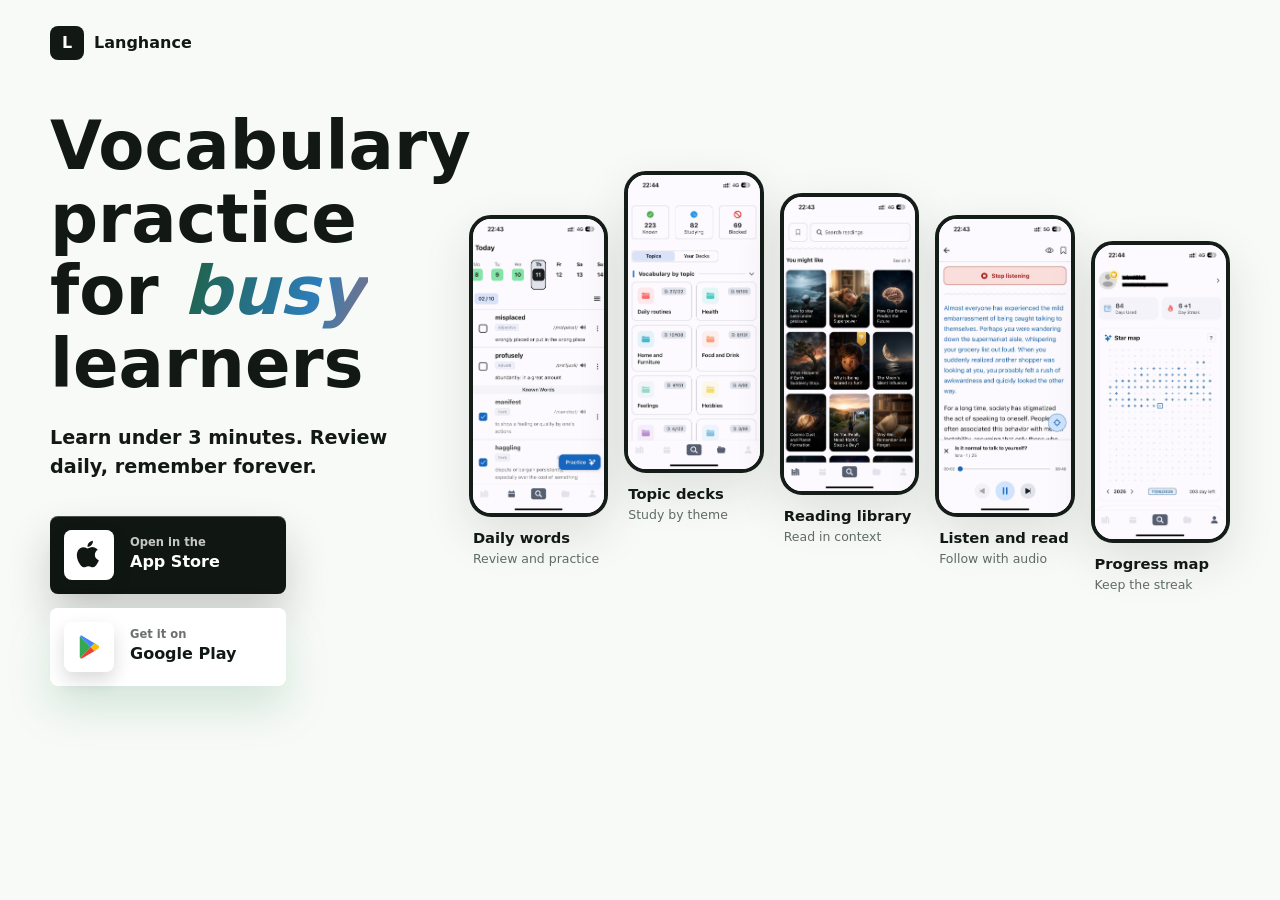
==== commit 9dc051be: "Deploy dist" ====
--- a/index.html
+++ b/index.html
@@ -1 +1 @@
-<!DOCTYPE html><!--4skzWH2i_3pbpgp599crZ--><html lang="en"><head><meta charSet="utf-8"/><meta name="viewport" content="width=device-width, initial-scale=1"/><link rel="preload" href="/demo/demo_study_date.jpg" as="image"/><link rel="preload" href="/demo/demo_topic_list.jpg" as="image"/><link rel="stylesheet" href="/_next/static/chunks/a97f269716dff2e6.css" data-precedence="next"/><link rel="preload" as="script" fetchPriority="low" href="/_next/static/chunks/465f799faf41e6df.js"/><script src="/_next/static/chunks/806bdb8e4a6a9b95.js" async=""></script><script src="/_next/static/chunks/dde2c8e6322d1671.js" async=""></script><script src="/_next/static/chunks/398d03c95279f80a.js" async=""></script><script src="/_next/static/chunks/turbopack-367406d2568ebcc0.js" async=""></script><script src="/_next/static/chunks/ff1a16fafef87110.js" async=""></script><script src="/_next/static/chunks/d2be314c3ece3fbe.js" async=""></script><script src="/_next/static/chunks/a6dad97d9634a72d.js" noModule=""></script></head><body><div hidden=""><!--$--><!--/$--></div><main class="site-shell"><nav class="topbar" aria-label="Primary navigation"><a class="brand" href="/" aria-label="Langhance home"><span class="brand-mark" aria-hidden="true">L</span><span>Langhance</span></a></nav><section class="hero" aria-labelledby="hero-title"><div class="hero-copy"><h1 id="hero-title">Vocabulary practice for <span>busy</span> learners</h1><p class="hero-text">Learn under 3 minutes. Review daily, remember forever.</p><div class="store-row" aria-label="Store links"><a class="store-button store-button-apple" href="https://apps.apple.com/us/app/langhance-vocabulary/id6761959832" target="_blank" rel="noopener noreferrer"><span class="store-icon-badge" aria-hidden="true"><svg aria-hidden="true" class="store-icon" viewBox="0 0 24 24" focusable="false"><path d="M16.7 12.7c0-2.7 2.2-4 2.3-4.1-1.3-1.9-3.2-2.1-3.9-2.1-1.7-.2-3.2 1-4.1 1-.8 0-2.1-1-3.5-.9-1.8 0-3.4 1-4.3 2.6-1.9 3.3-.5 8.1 1.4 10.7.9 1.3 2 2.8 3.4 2.7 1.4-.1 1.9-.9 3.5-.9 1.7 0 2.1.9 3.6.9 1.5 0 2.4-1.3 3.3-2.7 1-1.5 1.4-2.9 1.5-3-0.1 0-3.2-1.2-3.2-4.2Zm-2.7-8c.8-.9 1.3-2.2 1.1-3.4-1.1.1-2.4.7-3.2 1.6-.7.8-1.3 2.1-1.1 3.3 1.2.1 2.4-.6 3.2-1.5Z" fill="currentColor"></path></svg></span><span><small>Open in the</small>App Store</span></a><a class="store-button store-button-play" href="https://play.google.com/store/apps/details?id=com.langhance.app" target="_blank" rel="noopener noreferrer"><span class="store-icon-badge" aria-hidden="true"><svg aria-hidden="true" class="store-icon" viewBox="0 0 24 24" focusable="false"><path d="M4.1 3.3c-.2.2-.3.6-.3 1v15.4c0 .4.1.8.3 1L12.4 12 4.1 3.3Z" fill="#34a853"></path><path d="m15.2 9.1-2.8 2.9 2.8 2.9 3.5-2c.8-.5.8-1.7 0-2.2l-3.5-1.6Z" fill="#fbbc04"></path><path d="m15.2 9.1 3.5 1.6L5.9 3.1c-.6-.3-1.2-.3-1.8.2l8.3 8.7 2.8-2.9Z" fill="#4285f4"></path><path d="m4.1 20.7c.6.5 1.2.5 1.8.2l12.8-7.6-3.5 1.6-2.8-2.9-8.3 8.7Z" fill="#ea4335"></path></svg></span><span><small>Get it on</small>Google Play</span></a></div></div><div class="screen-stage" aria-label="Langhance app screens"><figure class="screen-card" style="animation-delay:0ms"><div class="phone-frame"><img alt="Daily words screen in Langhance" decoding="async" loading="eager" src="/demo/demo_study_date.jpg"/></div><figcaption><strong>Daily words</strong><span>Review and practice</span></figcaption></figure><figure class="screen-card" style="animation-delay:160ms"><div class="phone-frame"><img alt="Topic decks screen in Langhance" decoding="async" loading="eager" src="/demo/demo_topic_list.jpg"/></div><figcaption><strong>Topic decks</strong><span>Study by theme</span></figcaption></figure><figure class="screen-card" style="animation-delay:320ms"><div class="phone-frame"><img alt="Reading library screen in Langhance" decoding="async" loading="lazy" src="/demo/demo_reading_list.jpg"/></div><figcaption><strong>Reading library</strong><span>Read in context</span></figcaption></figure><figure class="screen-card" style="animation-delay:480ms"><div class="phone-frame"><img alt="Listen and read screen in Langhance" decoding="async" loading="lazy" src="/demo/demo_reading_detail.jpg"/></div><figcaption><strong>Listen and read</strong><span>Follow with audio</span></figcaption></figure><figure class="screen-card" style="animation-delay:640ms"><div class="phone-frame"><img alt="Progress map screen in Langhance" decoding="async" loading="lazy" src="/demo/demo_profile.jpg"/></div><figcaption><strong>Progress map</strong><span>Keep the streak</span></figcaption></figure></div></section></main><!--$--><!--/$--><script src="/_next/static/chunks/465f799faf41e6df.js" id="_R_" async=""></script><script>(self.__next_f=self.__next_f||[]).push([0])</script><script>self.__next_f.push([1,"1:\"$Sreact.fragment\"\n2:I[39756,[\"/_next/static/chunks/ff1a16fafef87110.js\",\"/_next/static/chunks/d2be314c3ece3fbe.js\"],\"default\"]\n3:I[37457,[\"/_next/static/chunks/ff1a16fafef87110.js\",\"/_next/static/chunks/d2be314c3ece3fbe.js\"],\"default\"]\n7:I[68027,[\"/_next/static/chunks/ff1a16fafef87110.js\",\"/_next/static/chunks/d2be314c3ece3fbe.js\"],\"default\"]\n:HL[\"/_next/static/chunks/a97f269716dff2e6.css\",\"style\"]\n"])</script><script>self.__next_f.push([1,"0:{\"P\":null,\"b\":\"4skzWH2i-3pbpgp599crZ\",\"c\":[\"\",\"\"],\"q\":\"\",\"i\":false,\"f\":[[[\"\",{\"children\":[\"__PAGE__\",{}]},\"$undefined\",\"$undefined\",true],[[\"$\",\"$1\",\"c\",{\"children\":[[[\"$\",\"link\",\"0\",{\"rel\":\"stylesheet\",\"href\":\"/_next/static/chunks/a97f269716dff2e6.css\",\"precedence\":\"next\",\"crossOrigin\":\"$undefined\",\"nonce\":\"$undefined\"}]],[\"$\",\"html\",null,{\"lang\":\"en\",\"children\":[\"$\",\"body\",null,{\"children\":[\"$\",\"$L2\",null,{\"parallelRouterKey\":\"children\",\"error\":\"$undefined\",\"errorStyles\":\"$undefined\",\"errorScripts\":\"$undefined\",\"template\":[\"$\",\"$L3\",null,{}],\"templateStyles\":\"$undefined\",\"templateScripts\":\"$undefined\",\"notFound\":[[[\"$\",\"title\",null,{\"children\":\"404: This page could not be found.\"}],[\"$\",\"div\",null,{\"style\":{\"fontFamily\":\"system-ui,\\\"Segoe UI\\\",Roboto,Helvetica,Arial,sans-serif,\\\"Apple Color Emoji\\\",\\\"Segoe UI Emoji\\\"\",\"height\":\"100vh\",\"textAlign\":\"center\",\"display\":\"flex\",\"flexDirection\":\"column\",\"alignItems\":\"center\",\"justifyContent\":\"center\"},\"children\":[\"$\",\"div\",null,{\"children\":[[\"$\",\"style\",null,{\"dangerouslySetInnerHTML\":{\"__html\":\"body{color:#000;background:#fff;margin:0}.next-error-h1{border-right:1px solid rgba(0,0,0,.3)}@media (prefers-color-scheme:dark){body{color:#fff;background:#000}.next-error-h1{border-right:1px solid rgba(255,255,255,.3)}}\"}}],[\"$\",\"h1\",null,{\"className\":\"next-error-h1\",\"style\":{\"display\":\"inline-block\",\"margin\":\"0 20px 0 0\",\"padding\":\"0 23px 0 0\",\"fontSize\":24,\"fontWeight\":500,\"verticalAlign\":\"top\",\"lineHeight\":\"49px\"},\"children\":404}],[\"$\",\"div\",null,{\"style\":{\"display\":\"inline-block\"},\"children\":[\"$\",\"h2\",null,{\"style\":{\"fontSize\":14,\"fontWeight\":400,\"lineHeight\":\"49px\",\"margin\":0},\"children\":\"This page could not be found.\"}]}]]}]}]],[]],\"forbidden\":\"$undefined\",\"unauthorized\":\"$undefined\"}]}]}]]}],{\"children\":[[\"$\",\"$1\",\"c\",{\"children\":[[\"$\",\"main\",null,{\"className\":\"site-shell\",\"children\":[[\"$\",\"nav\",null,{\"className\":\"topbar\",\"aria-label\":\"Primary navigation\",\"children\":[\"$\",\"a\",null,{\"className\":\"brand\",\"href\":\"/\",\"aria-label\":\"Langhance home\",\"children\":[[\"$\",\"span\",null,{\"className\":\"brand-mark\",\"aria-hidden\":\"true\",\"children\":\"L\"}],[\"$\",\"span\",null,{\"children\":\"Langhance\"}]]}]}],[\"$\",\"section\",null,{\"className\":\"hero\",\"aria-labelledby\":\"hero-title\",\"children\":[[\"$\",\"div\",null,{\"className\":\"hero-copy\",\"children\":[[\"$\",\"h1\",null,{\"id\":\"hero-title\",\"children\":[\"Vocabulary practice for \",[\"$\",\"span\",null,{\"children\":\"busy\"}],\" learners\"]}],[\"$\",\"p\",null,{\"className\":\"hero-text\",\"children\":\"Learn under 3 minutes. Review daily, remember forever.\"}],[\"$\",\"div\",null,{\"className\":\"store-row\",\"aria-label\":\"Store links\",\"children\":[[\"$\",\"a\",\"https://apps.apple.com/us/app/langhance-vocabulary/id6761959832\",{\"className\":\"store-button store-button-apple\",\"href\":\"https://apps.apple.com/us/app/langhance-vocabulary/id6761959832\",\"target\":\"_blank\",\"rel\":\"noopener noreferrer\",\"children\":[[\"$\",\"span\",null,{\"className\":\"store-icon-badge\",\"aria-hidden\":\"true\",\"children\":[\"$\",\"svg\",null,{\"aria-hidden\":\"true\",\"className\":\"store-icon\",\"viewBox\":\"0 0 24 24\",\"focusable\":\"false\",\"children\":[\"$\",\"path\",null,{\"d\":\"M16.7 12.7c0-2.7 2.2-4 2.3-4.1-1.3-1.9-3.2-2.1-3.9-2.1-1.7-.2-3.2 1-4.1 1-.8 0-2.1-1-3.5-.9-1.8 0-3.4 1-4.3 2.6-1.9 3.3-.5 8.1 1.4 10.7.9 1.3 2 2.8 3.4 2.7 1.4-.1 1.9-.9 3.5-.9 1.7 0 2.1.9 3.6.9 1.5 0 2.4-1.3 3.3-2.7 1-1.5 1.4-2.9 1.5-3-0.1 0-3.2-1.2-3.2-4.2Zm-2.7-8c.8-.9 1.3-2.2 1.1-3.4-1.1.1-2.4.7-3.2 1.6-.7.8-1.3 2.1-1.1 3.3 1.2.1 2.4-.6 3.2-1.5Z\",\"fill\":\"currentColor\"}]}]}],[\"$\",\"span\",null,{\"children\":[[\"$\",\"small\",null,{\"children\":\"Open in the\"}],\"App Store\"]}]]}],[\"$\",\"a\",\"https://play.google.com/store/apps/details?id=com.langhance.app\",{\"className\":\"store-button store-button-play\",\"href\":\"https://play.google.com/store/apps/details?id=com.langhance.app\",\"target\":\"_blank\",\"rel\":\"noopener noreferrer\",\"children\":[[\"$\",\"span\",null,{\"className\":\"store-icon-badge\",\"aria-hidden\":\"true\",\"children\":[\"$\",\"svg\",null,{\"aria-hidden\":\"true\",\"className\":\"store-icon\",\"viewBox\":\"0 0 24 24\",\"focusable\":\"false\",\"children\":[[\"$\",\"path\",null,{\"d\":\"M4.1 3.3c-.2.2-.3.6-.3 1v15.4c0 .4.1.8.3 1L12.4 12 4.1 3.3Z\",\"fill\":\"#34a853\"}],[\"$\",\"path\",null,{\"d\":\"m15.2 9.1-2.8 2.9 2.8 2.9 3.5-2c.8-.5.8-1.7 0-2.2l-3.5-1.6Z\",\"fill\":\"#fbbc04\"}],[\"$\",\"path\",null,{\"d\":\"m15.2 9.1 3.5 1.6L5.9 3.1c-.6-.3-1.2-.3-1.8.2l8.3 8.7 2.8-2.9Z\",\"fill\":\"#4285f4\"}],[\"$\",\"path\",null,{\"d\":\"m4.1 20.7c.6.5 1.2.5 1.8.2l12.8-7.6-3.5 1.6-2.8-2.9-8.3 8.7Z\",\"fill\":\"#ea4335\"}]]}]}],[\"$\",\"span\",null,{\"children\":[[\"$\",\"small\",null,{\"children\":\"Get it on\"}],\"Google Play\"]}]]}]]}]]}],\"$L4\"]}]]}],null,\"$L5\"]}],{},null,false,false]},null,false,false],\"$L6\",false]],\"m\":\"$undefined\",\"G\":[\"$7\",[]],\"S\":true}\n"])</script><script>self.__next_f.push([1,"8:I[97367,[\"/_next/static/chunks/ff1a16fafef87110.js\",\"/_next/static/chunks/d2be314c3ece3fbe.js\"],\"OutletBoundary\"]\n9:\"$Sreact.suspense\"\nb:I[97367,[\"/_next/static/chunks/ff1a16fafef87110.js\",\"/_next/static/chunks/d2be314c3ece3fbe.js\"],\"ViewportBoundary\"]\nd:I[97367,[\"/_next/static/chunks/ff1a16fafef87110.js\",\"/_next/static/chunks/d2be314c3ece3fbe.js\"],\"MetadataBoundary\"]\n:HL[\"/demo/demo_study_date.jpg\",\"image\"]\n:HL[\"/demo/demo_topic_list.jpg\",\"image\"]\n"])</script><script>self.__next_f.push([1,"4:[\"$\",\"div\",null,{\"className\":\"screen-stage\",\"aria-label\":\"Langhance app screens\",\"children\":[[\"$\",\"figure\",\"/demo/demo_study_date.jpg\",{\"className\":\"screen-card\",\"style\":{\"animationDelay\":\"0ms\"},\"children\":[[\"$\",\"div\",null,{\"className\":\"phone-frame\",\"children\":[\"$\",\"img\",null,{\"alt\":\"Daily words screen in Langhance\",\"decoding\":\"async\",\"loading\":\"eager\",\"src\":\"/demo/demo_study_date.jpg\"}]}],[\"$\",\"figcaption\",null,{\"children\":[[\"$\",\"strong\",null,{\"children\":\"Daily words\"}],[\"$\",\"span\",null,{\"children\":\"Review and practice\"}]]}]]}],[\"$\",\"figure\",\"/demo/demo_topic_list.jpg\",{\"className\":\"screen-card\",\"style\":{\"animationDelay\":\"160ms\"},\"children\":[[\"$\",\"div\",null,{\"className\":\"phone-frame\",\"children\":[\"$\",\"img\",null,{\"alt\":\"Topic decks screen in Langhance\",\"decoding\":\"async\",\"loading\":\"eager\",\"src\":\"/demo/demo_topic_list.jpg\"}]}],[\"$\",\"figcaption\",null,{\"children\":[[\"$\",\"strong\",null,{\"children\":\"Topic decks\"}],[\"$\",\"span\",null,{\"children\":\"Study by theme\"}]]}]]}],[\"$\",\"figure\",\"/demo/demo_reading_list.jpg\",{\"className\":\"screen-card\",\"style\":{\"animationDelay\":\"320ms\"},\"children\":[[\"$\",\"div\",null,{\"className\":\"phone-frame\",\"children\":[\"$\",\"img\",null,{\"alt\":\"Reading library screen in Langhance\",\"decoding\":\"async\",\"loading\":\"lazy\",\"src\":\"/demo/demo_reading_list.jpg\"}]}],[\"$\",\"figcaption\",null,{\"children\":[[\"$\",\"strong\",null,{\"children\":\"Reading library\"}],[\"$\",\"span\",null,{\"children\":\"Read in context\"}]]}]]}],[\"$\",\"figure\",\"/demo/demo_reading_detail.jpg\",{\"className\":\"screen-card\",\"style\":{\"animationDelay\":\"480ms\"},\"children\":[[\"$\",\"div\",null,{\"className\":\"phone-frame\",\"children\":[\"$\",\"img\",null,{\"alt\":\"Listen and read screen in Langhance\",\"decoding\":\"async\",\"loading\":\"lazy\",\"src\":\"/demo/demo_reading_detail.jpg\"}]}],[\"$\",\"figcaption\",null,{\"children\":[[\"$\",\"strong\",null,{\"children\":\"Listen and read\"}],[\"$\",\"span\",null,{\"children\":\"Follow with audio\"}]]}]]}],[\"$\",\"figure\",\"/demo/demo_profile.jpg\",{\"className\":\"screen-card\",\"style\":{\"animationDelay\":\"640ms\"},\"children\":[[\"$\",\"div\",null,{\"className\":\"phone-frame\",\"children\":[\"$\",\"img\",null,{\"alt\":\"Progress map screen in Langhance\",\"decoding\":\"async\",\"loading\":\"lazy\",\"src\":\"/demo/demo_profile.jpg\"}]}],[\"$\",\"figcaption\",null,{\"children\":[[\"$\",\"strong\",null,{\"children\":\"Progress map\"}],[\"$\",\"span\",null,{\"children\":\"Keep the streak\"}]]}]]}]]}]\n"])</script><script>self.__next_f.push([1,"5:[\"$\",\"$L8\",null,{\"children\":[\"$\",\"$9\",null,{\"name\":\"Next.MetadataOutlet\",\"children\":\"$@a\"}]}]\n6:[\"$\",\"$1\",\"h\",{\"children\":[null,[\"$\",\"$Lb\",null,{\"children\":\"$Lc\"}],[\"$\",\"div\",null,{\"hidden\":true,\"children\":[\"$\",\"$Ld\",null,{\"children\":[\"$\",\"$9\",null,{\"name\":\"Next.Metadata\",\"children\":\"$Le\"}]}]}],null]}]\n"])</script><script>self.__next_f.push([1,"c:[[\"$\",\"meta\",\"0\",{\"charSet\":\"utf-8\"}],[\"$\",\"meta\",\"1\",{\"name\":\"viewport\",\"content\":\"width=device-width, initial-scale=1\"}]]\n"])</script><script>self.__next_f.push([1,"a:null\ne:[]\n"])</script></body></html>+<!DOCTYPE html><!--SGDcqmIan3FlmeCuJV785--><html lang="en"><head><meta charSet="utf-8"/><meta name="viewport" content="width=device-width, initial-scale=1"/><link rel="preload" href="/demo/demo_study_date.jpg" as="image"/><link rel="preload" href="/demo/demo_topic_list.jpg" as="image"/><link rel="stylesheet" href="/_next/static/chunks/8e8851607b6fd808.css" data-precedence="next"/><link rel="preload" as="script" fetchPriority="low" href="/_next/static/chunks/465f799faf41e6df.js"/><script src="/_next/static/chunks/806bdb8e4a6a9b95.js" async=""></script><script src="/_next/static/chunks/dde2c8e6322d1671.js" async=""></script><script src="/_next/static/chunks/398d03c95279f80a.js" async=""></script><script src="/_next/static/chunks/turbopack-367406d2568ebcc0.js" async=""></script><script src="/_next/static/chunks/ff1a16fafef87110.js" async=""></script><script src="/_next/static/chunks/d2be314c3ece3fbe.js" async=""></script><script src="/_next/static/chunks/a6dad97d9634a72d.js" noModule=""></script></head><body><div hidden=""><!--$--><!--/$--></div><main class="site-shell"><nav class="topbar" aria-label="Primary navigation"><a class="brand" href="/" aria-label="Langhance home"><span class="brand-mark" aria-hidden="true">L</span><span>Langhance</span></a></nav><section class="hero" aria-labelledby="hero-title"><div class="hero-copy"><h1 id="hero-title">Vocabulary practice for <span>busy</span> learners</h1><p class="hero-text">Learn under 3 minutes. Review daily, remember forever.</p><div class="store-row" aria-label="Store links"><a class="store-button store-button-apple" href="https://apps.apple.com/us/app/langhance-vocabulary/id6761959832" target="_blank" rel="noopener noreferrer"><span class="store-icon-badge" aria-hidden="true"><svg aria-hidden="true" class="store-icon" viewBox="0 0 24 24" focusable="false"><path d="M16.7 12.7c0-2.7 2.2-4 2.3-4.1-1.3-1.9-3.2-2.1-3.9-2.1-1.7-.2-3.2 1-4.1 1-.8 0-2.1-1-3.5-.9-1.8 0-3.4 1-4.3 2.6-1.9 3.3-.5 8.1 1.4 10.7.9 1.3 2 2.8 3.4 2.7 1.4-.1 1.9-.9 3.5-.9 1.7 0 2.1.9 3.6.9 1.5 0 2.4-1.3 3.3-2.7 1-1.5 1.4-2.9 1.5-3-0.1 0-3.2-1.2-3.2-4.2Zm-2.7-8c.8-.9 1.3-2.2 1.1-3.4-1.1.1-2.4.7-3.2 1.6-.7.8-1.3 2.1-1.1 3.3 1.2.1 2.4-.6 3.2-1.5Z" fill="currentColor"></path></svg></span><span><small>Open in the</small>App Store</span></a><a class="store-button store-button-play" href="https://play.google.com/store/apps/details?id=com.langhance.app" target="_blank" rel="noopener noreferrer"><span class="store-icon-badge" aria-hidden="true"><svg aria-hidden="true" class="store-icon" viewBox="0 0 24 24" focusable="false"><path d="M4.1 3.3c-.2.2-.3.6-.3 1v15.4c0 .4.1.8.3 1L12.4 12 4.1 3.3Z" fill="#34a853"></path><path d="m15.2 9.1-2.8 2.9 2.8 2.9 3.5-2c.8-.5.8-1.7 0-2.2l-3.5-1.6Z" fill="#fbbc04"></path><path d="m15.2 9.1 3.5 1.6L5.9 3.1c-.6-.3-1.2-.3-1.8.2l8.3 8.7 2.8-2.9Z" fill="#4285f4"></path><path d="m4.1 20.7c.6.5 1.2.5 1.8.2l12.8-7.6-3.5 1.6-2.8-2.9-8.3 8.7Z" fill="#ea4335"></path></svg></span><span><small>Get it on</small>Google Play</span></a></div></div><div class="screen-stage" aria-label="Langhance app screens"><figure class="screen-card" style="animation-delay:0ms"><div class="phone-frame"><img alt="Daily words screen in Langhance" decoding="async" loading="eager" src="/demo/demo_study_date.jpg"/></div><figcaption><strong>Daily words</strong><span>Review and practice</span></figcaption></figure><figure class="screen-card" style="animation-delay:160ms"><div class="phone-frame"><img alt="Topic decks screen in Langhance" decoding="async" loading="eager" src="/demo/demo_topic_list.jpg"/></div><figcaption><strong>Topic decks</strong><span>Study by theme</span></figcaption></figure><figure class="screen-card" style="animation-delay:320ms"><div class="phone-frame"><img alt="Reading library screen in Langhance" decoding="async" loading="lazy" src="/demo/demo_reading_list.jpg"/></div><figcaption><strong>Reading library</strong><span>Read in context</span></figcaption></figure><figure class="screen-card" style="animation-delay:480ms"><div class="phone-frame"><img alt="Listen and read screen in Langhance" decoding="async" loading="lazy" src="/demo/demo_reading_detail.jpg"/></div><figcaption><strong>Listen and read</strong><span>Follow with audio</span></figcaption></figure><figure class="screen-card" style="animation-delay:640ms"><div class="phone-frame"><img alt="Progress map screen in Langhance" decoding="async" loading="lazy" src="/demo/demo_profile.jpg"/></div><figcaption><strong>Progress map</strong><span>Keep the streak</span></figcaption></figure></div></section></main><!--$--><!--/$--><script src="/_next/static/chunks/465f799faf41e6df.js" id="_R_" async=""></script><script>(self.__next_f=self.__next_f||[]).push([0])</script><script>self.__next_f.push([1,"1:\"$Sreact.fragment\"\n2:I[39756,[\"/_next/static/chunks/ff1a16fafef87110.js\",\"/_next/static/chunks/d2be314c3ece3fbe.js\"],\"default\"]\n3:I[37457,[\"/_next/static/chunks/ff1a16fafef87110.js\",\"/_next/static/chunks/d2be314c3ece3fbe.js\"],\"default\"]\n7:I[68027,[\"/_next/static/chunks/ff1a16fafef87110.js\",\"/_next/static/chunks/d2be314c3ece3fbe.js\"],\"default\"]\n:HL[\"/_next/static/chunks/8e8851607b6fd808.css\",\"style\"]\n"])</script><script>self.__next_f.push([1,"0:{\"P\":null,\"b\":\"SGDcqmIan3FlmeCuJV785\",\"c\":[\"\",\"\"],\"q\":\"\",\"i\":false,\"f\":[[[\"\",{\"children\":[\"__PAGE__\",{}]},\"$undefined\",\"$undefined\",true],[[\"$\",\"$1\",\"c\",{\"children\":[[[\"$\",\"link\",\"0\",{\"rel\":\"stylesheet\",\"href\":\"/_next/static/chunks/8e8851607b6fd808.css\",\"precedence\":\"next\",\"crossOrigin\":\"$undefined\",\"nonce\":\"$undefined\"}]],[\"$\",\"html\",null,{\"lang\":\"en\",\"children\":[\"$\",\"body\",null,{\"children\":[\"$\",\"$L2\",null,{\"parallelRouterKey\":\"children\",\"error\":\"$undefined\",\"errorStyles\":\"$undefined\",\"errorScripts\":\"$undefined\",\"template\":[\"$\",\"$L3\",null,{}],\"templateStyles\":\"$undefined\",\"templateScripts\":\"$undefined\",\"notFound\":[[[\"$\",\"title\",null,{\"children\":\"404: This page could not be found.\"}],[\"$\",\"div\",null,{\"style\":{\"fontFamily\":\"system-ui,\\\"Segoe UI\\\",Roboto,Helvetica,Arial,sans-serif,\\\"Apple Color Emoji\\\",\\\"Segoe UI Emoji\\\"\",\"height\":\"100vh\",\"textAlign\":\"center\",\"display\":\"flex\",\"flexDirection\":\"column\",\"alignItems\":\"center\",\"justifyContent\":\"center\"},\"children\":[\"$\",\"div\",null,{\"children\":[[\"$\",\"style\",null,{\"dangerouslySetInnerHTML\":{\"__html\":\"body{color:#000;background:#fff;margin:0}.next-error-h1{border-right:1px solid rgba(0,0,0,.3)}@media (prefers-color-scheme:dark){body{color:#fff;background:#000}.next-error-h1{border-right:1px solid rgba(255,255,255,.3)}}\"}}],[\"$\",\"h1\",null,{\"className\":\"next-error-h1\",\"style\":{\"display\":\"inline-block\",\"margin\":\"0 20px 0 0\",\"padding\":\"0 23px 0 0\",\"fontSize\":24,\"fontWeight\":500,\"verticalAlign\":\"top\",\"lineHeight\":\"49px\"},\"children\":404}],[\"$\",\"div\",null,{\"style\":{\"display\":\"inline-block\"},\"children\":[\"$\",\"h2\",null,{\"style\":{\"fontSize\":14,\"fontWeight\":400,\"lineHeight\":\"49px\",\"margin\":0},\"children\":\"This page could not be found.\"}]}]]}]}]],[]],\"forbidden\":\"$undefined\",\"unauthorized\":\"$undefined\"}]}]}]]}],{\"children\":[[\"$\",\"$1\",\"c\",{\"children\":[[\"$\",\"main\",null,{\"className\":\"site-shell\",\"children\":[[\"$\",\"nav\",null,{\"className\":\"topbar\",\"aria-label\":\"Primary navigation\",\"children\":[\"$\",\"a\",null,{\"className\":\"brand\",\"href\":\"/\",\"aria-label\":\"Langhance home\",\"children\":[[\"$\",\"span\",null,{\"className\":\"brand-mark\",\"aria-hidden\":\"true\",\"children\":\"L\"}],[\"$\",\"span\",null,{\"children\":\"Langhance\"}]]}]}],[\"$\",\"section\",null,{\"className\":\"hero\",\"aria-labelledby\":\"hero-title\",\"children\":[[\"$\",\"div\",null,{\"className\":\"hero-copy\",\"children\":[[\"$\",\"h1\",null,{\"id\":\"hero-title\",\"children\":[\"Vocabulary practice for \",[\"$\",\"span\",null,{\"children\":\"busy\"}],\" learners\"]}],[\"$\",\"p\",null,{\"className\":\"hero-text\",\"children\":\"Learn under 3 minutes. Review daily, remember forever.\"}],[\"$\",\"div\",null,{\"className\":\"store-row\",\"aria-label\":\"Store links\",\"children\":[[\"$\",\"a\",\"https://apps.apple.com/us/app/langhance-vocabulary/id6761959832\",{\"className\":\"store-button store-button-apple\",\"href\":\"https://apps.apple.com/us/app/langhance-vocabulary/id6761959832\",\"target\":\"_blank\",\"rel\":\"noopener noreferrer\",\"children\":[[\"$\",\"span\",null,{\"className\":\"store-icon-badge\",\"aria-hidden\":\"true\",\"children\":[\"$\",\"svg\",null,{\"aria-hidden\":\"true\",\"className\":\"store-icon\",\"viewBox\":\"0 0 24 24\",\"focusable\":\"false\",\"children\":[\"$\",\"path\",null,{\"d\":\"M16.7 12.7c0-2.7 2.2-4 2.3-4.1-1.3-1.9-3.2-2.1-3.9-2.1-1.7-.2-3.2 1-4.1 1-.8 0-2.1-1-3.5-.9-1.8 0-3.4 1-4.3 2.6-1.9 3.3-.5 8.1 1.4 10.7.9 1.3 2 2.8 3.4 2.7 1.4-.1 1.9-.9 3.5-.9 1.7 0 2.1.9 3.6.9 1.5 0 2.4-1.3 3.3-2.7 1-1.5 1.4-2.9 1.5-3-0.1 0-3.2-1.2-3.2-4.2Zm-2.7-8c.8-.9 1.3-2.2 1.1-3.4-1.1.1-2.4.7-3.2 1.6-.7.8-1.3 2.1-1.1 3.3 1.2.1 2.4-.6 3.2-1.5Z\",\"fill\":\"currentColor\"}]}]}],[\"$\",\"span\",null,{\"children\":[[\"$\",\"small\",null,{\"children\":\"Open in the\"}],\"App Store\"]}]]}],[\"$\",\"a\",\"https://play.google.com/store/apps/details?id=com.langhance.app\",{\"className\":\"store-button store-button-play\",\"href\":\"https://play.google.com/store/apps/details?id=com.langhance.app\",\"target\":\"_blank\",\"rel\":\"noopener noreferrer\",\"children\":[[\"$\",\"span\",null,{\"className\":\"store-icon-badge\",\"aria-hidden\":\"true\",\"children\":[\"$\",\"svg\",null,{\"aria-hidden\":\"true\",\"className\":\"store-icon\",\"viewBox\":\"0 0 24 24\",\"focusable\":\"false\",\"children\":[[\"$\",\"path\",null,{\"d\":\"M4.1 3.3c-.2.2-.3.6-.3 1v15.4c0 .4.1.8.3 1L12.4 12 4.1 3.3Z\",\"fill\":\"#34a853\"}],[\"$\",\"path\",null,{\"d\":\"m15.2 9.1-2.8 2.9 2.8 2.9 3.5-2c.8-.5.8-1.7 0-2.2l-3.5-1.6Z\",\"fill\":\"#fbbc04\"}],[\"$\",\"path\",null,{\"d\":\"m15.2 9.1 3.5 1.6L5.9 3.1c-.6-.3-1.2-.3-1.8.2l8.3 8.7 2.8-2.9Z\",\"fill\":\"#4285f4\"}],[\"$\",\"path\",null,{\"d\":\"m4.1 20.7c.6.5 1.2.5 1.8.2l12.8-7.6-3.5 1.6-2.8-2.9-8.3 8.7Z\",\"fill\":\"#ea4335\"}]]}]}],[\"$\",\"span\",null,{\"children\":[[\"$\",\"small\",null,{\"children\":\"Get it on\"}],\"Google Play\"]}]]}]]}]]}],\"$L4\"]}]]}],null,\"$L5\"]}],{},null,false,false]},null,false,false],\"$L6\",false]],\"m\":\"$undefined\",\"G\":[\"$7\",[]],\"S\":true}\n"])</script><script>self.__next_f.push([1,"8:I[97367,[\"/_next/static/chunks/ff1a16fafef87110.js\",\"/_next/static/chunks/d2be314c3ece3fbe.js\"],\"OutletBoundary\"]\n9:\"$Sreact.suspense\"\nb:I[97367,[\"/_next/static/chunks/ff1a16fafef87110.js\",\"/_next/static/chunks/d2be314c3ece3fbe.js\"],\"ViewportBoundary\"]\nd:I[97367,[\"/_next/static/chunks/ff1a16fafef87110.js\",\"/_next/static/chunks/d2be314c3ece3fbe.js\"],\"MetadataBoundary\"]\n:HL[\"/demo/demo_study_date.jpg\",\"image\"]\n:HL[\"/demo/demo_topic_list.jpg\",\"image\"]\n"])</script><script>self.__next_f.push([1,"4:[\"$\",\"div\",null,{\"className\":\"screen-stage\",\"aria-label\":\"Langhance app screens\",\"children\":[[\"$\",\"figure\",\"/demo/demo_study_date.jpg\",{\"className\":\"screen-card\",\"style\":{\"animationDelay\":\"0ms\"},\"children\":[[\"$\",\"div\",null,{\"className\":\"phone-frame\",\"children\":[\"$\",\"img\",null,{\"alt\":\"Daily words screen in Langhance\",\"decoding\":\"async\",\"loading\":\"eager\",\"src\":\"/demo/demo_study_date.jpg\"}]}],[\"$\",\"figcaption\",null,{\"children\":[[\"$\",\"strong\",null,{\"children\":\"Daily words\"}],[\"$\",\"span\",null,{\"children\":\"Review and practice\"}]]}]]}],[\"$\",\"figure\",\"/demo/demo_topic_list.jpg\",{\"className\":\"screen-card\",\"style\":{\"animationDelay\":\"160ms\"},\"children\":[[\"$\",\"div\",null,{\"className\":\"phone-frame\",\"children\":[\"$\",\"img\",null,{\"alt\":\"Topic decks screen in Langhance\",\"decoding\":\"async\",\"loading\":\"eager\",\"src\":\"/demo/demo_topic_list.jpg\"}]}],[\"$\",\"figcaption\",null,{\"children\":[[\"$\",\"strong\",null,{\"children\":\"Topic decks\"}],[\"$\",\"span\",null,{\"children\":\"Study by theme\"}]]}]]}],[\"$\",\"figure\",\"/demo/demo_reading_list.jpg\",{\"className\":\"screen-card\",\"style\":{\"animationDelay\":\"320ms\"},\"children\":[[\"$\",\"div\",null,{\"className\":\"phone-frame\",\"children\":[\"$\",\"img\",null,{\"alt\":\"Reading library screen in Langhance\",\"decoding\":\"async\",\"loading\":\"lazy\",\"src\":\"/demo/demo_reading_list.jpg\"}]}],[\"$\",\"figcaption\",null,{\"children\":[[\"$\",\"strong\",null,{\"children\":\"Reading library\"}],[\"$\",\"span\",null,{\"children\":\"Read in context\"}]]}]]}],[\"$\",\"figure\",\"/demo/demo_reading_detail.jpg\",{\"className\":\"screen-card\",\"style\":{\"animationDelay\":\"480ms\"},\"children\":[[\"$\",\"div\",null,{\"className\":\"phone-frame\",\"children\":[\"$\",\"img\",null,{\"alt\":\"Listen and read screen in Langhance\",\"decoding\":\"async\",\"loading\":\"lazy\",\"src\":\"/demo/demo_reading_detail.jpg\"}]}],[\"$\",\"figcaption\",null,{\"children\":[[\"$\",\"strong\",null,{\"children\":\"Listen and read\"}],[\"$\",\"span\",null,{\"children\":\"Follow with audio\"}]]}]]}],[\"$\",\"figure\",\"/demo/demo_profile.jpg\",{\"className\":\"screen-card\",\"style\":{\"animationDelay\":\"640ms\"},\"children\":[[\"$\",\"div\",null,{\"className\":\"phone-frame\",\"children\":[\"$\",\"img\",null,{\"alt\":\"Progress map screen in Langhance\",\"decoding\":\"async\",\"loading\":\"lazy\",\"src\":\"/demo/demo_profile.jpg\"}]}],[\"$\",\"figcaption\",null,{\"children\":[[\"$\",\"strong\",null,{\"children\":\"Progress map\"}],[\"$\",\"span\",null,{\"children\":\"Keep the streak\"}]]}]]}]]}]\n"])</script><script>self.__next_f.push([1,"5:[\"$\",\"$L8\",null,{\"children\":[\"$\",\"$9\",null,{\"name\":\"Next.MetadataOutlet\",\"children\":\"$@a\"}]}]\n6:[\"$\",\"$1\",\"h\",{\"children\":[null,[\"$\",\"$Lb\",null,{\"children\":\"$Lc\"}],[\"$\",\"div\",null,{\"hidden\":true,\"children\":[\"$\",\"$Ld\",null,{\"children\":[\"$\",\"$9\",null,{\"name\":\"Next.Metadata\",\"children\":\"$Le\"}]}]}],null]}]\n"])</script><script>self.__next_f.push([1,"c:[[\"$\",\"meta\",\"0\",{\"charSet\":\"utf-8\"}],[\"$\",\"meta\",\"1\",{\"name\":\"viewport\",\"content\":\"width=device-width, initial-scale=1\"}]]\n"])</script><script>self.__next_f.push([1,"a:null\ne:[]\n"])</script></body></html>
--- a/_next/static/chunks/8e8851607b6fd808.css
+++ b/_next/static/chunks/8e8851607b6fd808.css
@@ -0,0 +1 @@
+:root{--bg:#f8faf7;--surface:#fff;--surface-soft:#edf4ef;--ink:#121915;--muted:#5f6b64;--line:#dfe7e2;--green:#2e8b57;--green-dark:#1f6040;--blue:#2c7db8;--coral:#e96443;--yellow:#f0b847;--shadow:0 18px 48px #1d2c241f}*{box-sizing:border-box}html{background:var(--bg);min-width:320px;color:var(--ink);scroll-behavior:smooth;text-rendering:optimizeLegibility;-webkit-font-smoothing:antialiased;-moz-osx-font-smoothing:grayscale;font-family:Inter,ui-sans-serif,system-ui,-apple-system,BlinkMacSystemFont,Segoe UI,sans-serif;line-height:1.5}body{background:var(--bg);min-height:100vh;margin:0}a{color:inherit}a:focus-visible{outline-offset:4px;outline:3px solid #2e8b5757}.site-shell{min-height:100vh;padding:22px;overflow:hidden}.topbar{justify-content:space-between;align-items:center;width:min(1180px,100%);margin:0 auto;padding:4px 0;display:flex}.brand,.store-button{text-decoration:none}.brand{letter-spacing:0;align-items:center;gap:10px;font-size:1rem;font-weight:780;display:inline-flex}.brand-mark{background:var(--ink);color:#fff;border-radius:8px;place-items:center;width:34px;height:34px;font-size:1rem;font-weight:820;display:inline-grid}.hero{grid-template-columns:minmax(300px,.66fr) minmax(0,1.34fr);align-items:center;gap:44px;width:min(1180px,100%);margin:0 auto;padding:46px 0 28px;display:grid}.hero-copy{max-width:500px}h1{letter-spacing:0;max-width:13ch;margin:0;font-size:4.2rem;line-height:1.08;overflow:visible}h1 span{background:linear-gradient(110deg,var(--green-dark),var(--blue),var(--coral),var(--green-dark));color:#0000;background-size:220% 100%;-webkit-background-clip:text;background-clip:text;margin:0 -.06em -.08em 0;padding:0 .08em .08em .02em;font-style:italic;display:inline-block}.hero-text{max-width:440px;color:var(--ink);margin:24px 0 0;font-size:1.2rem;font-weight:720}.store-row{flex-wrap:wrap;gap:14px;margin-top:34px;display:flex}.store-button{color:#fff;background:#fff;border:0;border-radius:8px;justify-content:flex-start;align-items:center;gap:16px;min-width:236px;min-height:78px;padding:14px 24px 14px 14px;font-weight:820;transition:transform .16s,background-color .16s,box-shadow .16s;display:inline-flex;box-shadow:0 22px 44px #12191533,inset 0 1px #ffffff3d}.store-button-apple{background:#101713}.store-button-play{color:var(--ink);background:#fff;box-shadow:0 22px 44px #2e8b572e,inset 0 1px #fffffff2}.store-button:hover{transform:translateY(-2px);box-shadow:0 22px 44px #12191538,inset 0 1px #fff3}.store-button-apple:hover{background:#1f2a24}.store-button-play:hover{background:#fff;box-shadow:0 24px 48px #2e8b5738,inset 0 1px #fffffff2}.store-button:active{transform:translateY(0)}.store-button small{color:#ffffffc2;font-size:.72rem;font-weight:650;line-height:1.15;display:block}.store-button-play small{color:#1219159e}.store-icon-badge{border-radius:8px;flex:0 0 50px;place-items:center;width:50px;height:50px;display:inline-grid;box-shadow:inset 0 1px #ffffffb8,0 8px 18px #12191529}.store-button-apple .store-icon-badge{color:#101713;background:#fff}.store-button-play .store-icon-badge{background:#fff}.store-icon{flex:none;width:30px;height:30px;display:block}.store-button-apple .store-icon{transform:translateY(-1px)}.store-button-play .store-icon{transform:translate(1px)}.screen-stage{grid-template-columns:repeat(5,minmax(118px,1fr));align-items:start;gap:16px;min-width:0;display:grid}.screen-card{opacity:0;grid-template-rows:auto minmax(4.4rem,auto);row-gap:12px;min-width:0;margin:0;animation:.72s forwards screen-rise;display:grid}.screen-card:first-child,.screen-card:nth-child(4){margin-top:44px}.screen-card:nth-child(3){margin-top:22px}.screen-card:nth-child(5){margin-top:70px}.phone-frame{box-shadow:var(--shadow);aspect-ratio:590/1280;background:#f8f7fb;border:4px solid #151d18;border-radius:22px;overflow:hidden}.phone-frame img{object-fit:cover;width:100%;height:100%;display:block}.screen-card figcaption{align-content:start;gap:4px;margin-top:0;padding:0 4px;display:grid}.screen-card strong{color:var(--ink);font-size:.92rem;line-height:1.2}.screen-card span{color:var(--muted);font-size:.78rem;line-height:1.35}@keyframes screen-rise{0%{opacity:0;transform:translateY(18px)}to{opacity:1;transform:translateY(0)}}@media (max-width:1040px){.hero{grid-template-columns:1fr;gap:38px;padding-top:42px}.hero-copy{max-width:760px}h1{max-width:14ch;font-size:4rem}.screen-stage{grid-template-columns:repeat(5,minmax(120px,1fr))}.screen-card:first-child,.screen-card:nth-child(4){margin-top:28px}.screen-card:nth-child(3){margin-top:12px}.screen-card:nth-child(5){margin-top:44px}}@media (max-width:860px){.hero{gap:42px}.screen-stage{overscroll-behavior-inline:contain;scroll-snap-type:x mandatory;-webkit-overflow-scrolling:touch;scrollbar-width:thin;grid-template-columns:none;grid-auto-columns:minmax(176px,32vw);grid-auto-flow:column;gap:14px;margin:4px -22px 0;padding:4px 22px 18px;scroll-padding:22px;overflow-x:auto}.screen-card,.screen-card:first-child,.screen-card:nth-child(3),.screen-card:nth-child(4),.screen-card:nth-child(5){margin-top:0}.screen-card{scroll-snap-align:start}.screen-card figcaption{min-height:66px}}@media (max-width:760px){.site-shell{padding:18px}.hero{gap:38px;padding:34px 0 18px}h1{max-width:11ch;font-size:3rem}.hero-text{max-width:23rem;margin-top:18px;font-size:1.05rem}.store-row{gap:10px;margin-top:24px}.store-row,.store-button{width:100%}.store-button{justify-content:flex-start;min-height:66px;padding:10px 14px 10px 10px}.store-icon-badge{flex-basis:42px;width:42px;height:42px}.store-icon{width:25px;height:25px}.screen-stage{grid-auto-columns:minmax(172px,58vw);margin:0 -18px;padding:2px 18px 12px;scroll-padding:18px}.screen-card{grid-template-rows:auto minmax(3.65rem,auto);row-gap:9px}.screen-card figcaption{gap:3px;min-height:0;padding:0 6px}.phone-frame{border-width:4px;border-radius:20px}}@media (max-width:420px){.site-shell{padding:16px}.hero{padding-top:30px}h1{font-size:2.58rem}.screen-stage{grid-auto-columns:minmax(168px,72vw);margin:0 -16px;padding-left:16px;padding-right:16px;scroll-padding:16px}.screen-card figcaption{padding:0 4px}}@media (prefers-reduced-motion:reduce){html{scroll-behavior:auto}.screen-card,.store-button{opacity:1;transition:none;animation:none}}
